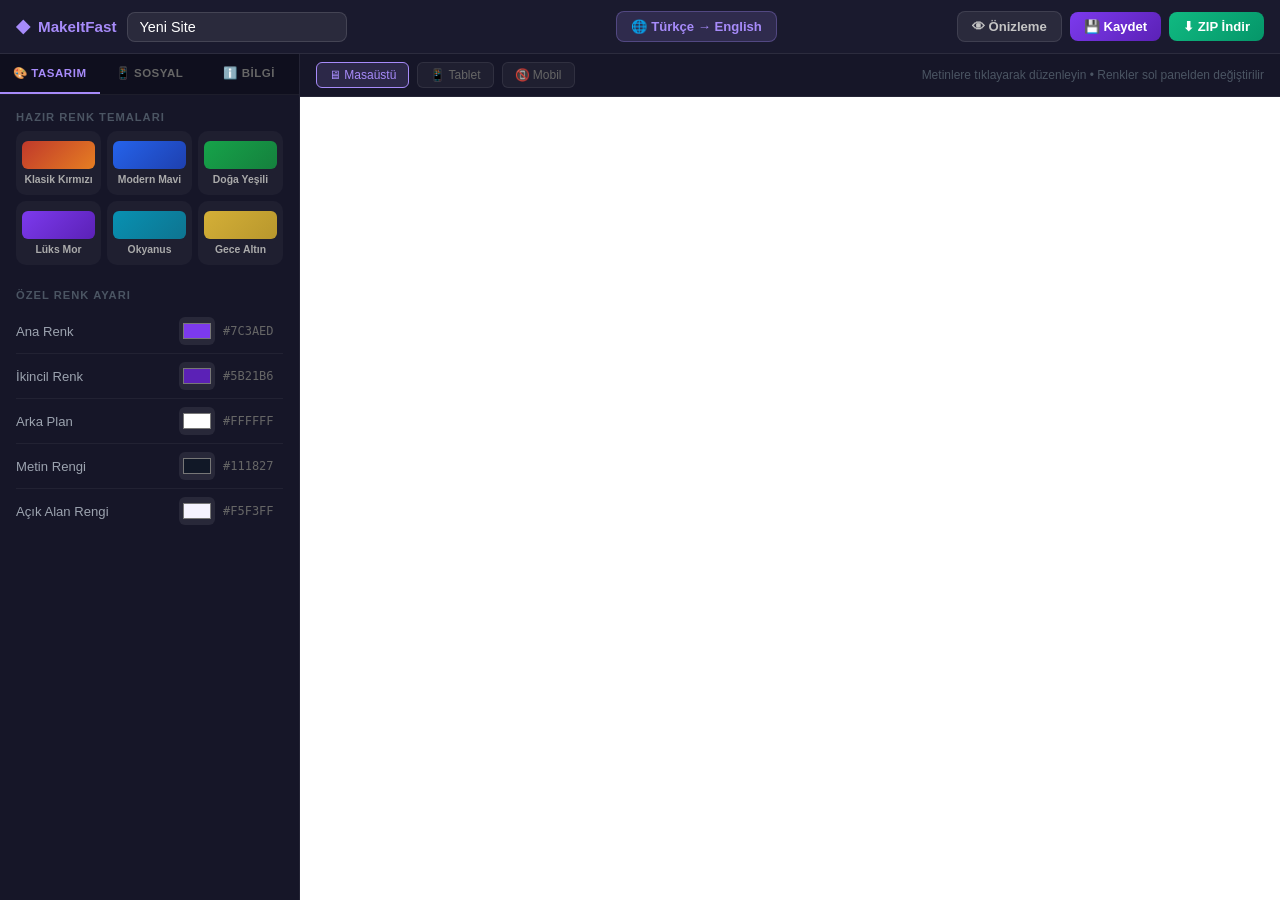
==== editor.html @ 0255619b "Add files via upload" ====
<!DOCTYPE html>
<html lang="tr">
<head>
  <meta charset="UTF-8">
  <meta name="viewport" content="width=device-width, initial-scale=1.0">
  <title>MakeItFast — Site Yapıcı</title>
  <link rel="stylesheet" href="css/editor.css">
  <style id="template-css"></style>
</head>
<body>

  <!-- ═══════════════════════════════════════════════════════
       TOP BAR
  ════════════════════════════════════════════════════════════ -->
  <div class="editor-topbar">
    <div class="topbar-left">
      <a href="index.html" class="topbar-brand">
        <span>◆</span> MakeItFast
      </a>
      <input type="text" id="site-name-input" value="Yeni Site" placeholder="Site adı...">
    </div>

    <div class="topbar-center">
      <button class="tb-btn tb-btn-ghost" id="top-lang-btn" onclick="toggleLanguage()">
        🌐 Türkçe → English
      </button>
      <span id="save-indicator"></span>
    </div>

    <div class="topbar-right">
      <button class="tb-btn tb-btn-ghost" onclick="openPreview()">
        👁 Önizleme
      </button>
      <button class="tb-btn tb-btn-primary" onclick="saveSite()">
        💾 Kaydet
      </button>
      <button class="tb-btn tb-btn-export" onclick="exportSite()">
        ⬇ ZIP İndir
      </button>
    </div>
  </div>

  <!-- ═══════════════════════════════════════════════════════
       BODY
  ════════════════════════════════════════════════════════════ -->
  <div class="editor-body">

    <!-- ─── SIDEBAR ─────────────────────────────────────── -->
    <aside class="editor-sidebar">

      <!-- TABS -->
      <div class="sidebar-tabs">
        <button class="sidebar-tab active" data-tab="design" onclick="switchTab('design')">🎨 Tasarım</button>
        <button class="sidebar-tab" data-tab="social" onclick="switchTab('social')">📱 Sosyal</button>
        <button class="sidebar-tab" data-tab="info" onclick="switchTab('info')">ℹ️ Bilgi</button>
      </div>

      <!-- ─── PANEL: DESIGN ───────────────────────────── -->
      <div class="tab-panel active" id="panel-design">

        <!-- Color Presets -->
        <div>
          <div class="panel-section-title">Hazır Renk Temaları</div>
          <div class="color-presets-grid" id="presets-grid"></div>
        </div>

        <!-- Custom Colors -->
        <div>
          <div class="panel-section-title">Özel Renk Ayarı</div>

          <div class="color-picker-row">
            <span class="color-label">Ana Renk</span>
            <div class="color-input-wrap">
              <input type="color" id="color-primary" value="#7C3AED"
                oninput="onColorChange('primary',this.value);document.querySelector('.hex-primary').textContent=this.value;">
              <span class="color-hex hex-primary">#7C3AED</span>
            </div>
          </div>

          <div class="color-picker-row">
            <span class="color-label">İkincil Renk</span>
            <div class="color-input-wrap">
              <input type="color" id="color-secondary" value="#5B21B6"
                oninput="onColorChange('secondary',this.value);document.querySelector('.hex-secondary').textContent=this.value;">
              <span class="color-hex hex-secondary">#5B21B6</span>
            </div>
          </div>

          <div class="color-picker-row">
            <span class="color-label">Arka Plan</span>
            <div class="color-input-wrap">
              <input type="color" id="color-bg" value="#FFFFFF"
                oninput="onColorChange('bg',this.value);document.querySelector('.hex-bg').textContent=this.value;">
              <span class="color-hex hex-bg">#FFFFFF</span>
            </div>
          </div>

          <div class="color-picker-row">
            <span class="color-label">Metin Rengi</span>
            <div class="color-input-wrap">
              <input type="color" id="color-text" value="#111827"
                oninput="onColorChange('text',this.value);document.querySelector('.hex-text').textContent=this.value;">
              <span class="color-hex hex-text">#111827</span>
            </div>
          </div>

          <div class="color-picker-row">
            <span class="color-label">Açık Alan Rengi</span>
            <div class="color-input-wrap">
              <input type="color" id="color-light" value="#F5F3FF"
                oninput="onColorChange('light',this.value);document.querySelector('.hex-light').textContent=this.value;">
              <span class="color-hex hex-light">#F5F3FF</span>
            </div>
          </div>
        </div>

      </div>

      <!-- ─── PANEL: SOCIAL ───────────────────────────── -->
      <div class="tab-panel" id="panel-social">

        <div>
          <div class="panel-section-title">WhatsApp</div>
          <div class="social-input-group">
            <div class="social-input-row">
              <div class="social-icon-badge sib-wa">wa</div>
              <input class="social-inp" id="social-whatsapp" placeholder="905301234567" type="tel">
            </div>
          </div>
          <div class="info-box" style="margin-top:8px;">
            <strong>Nasıl girilir?</strong>
            Ülke kodu ile birlikte, boşluksuz:<br>
            <code style="color:#A78BFA">905301234567</code>
          </div>
        </div>

        <div>
          <div class="panel-section-title">Sosyal Medya Linkleri</div>
          <div class="social-input-group">
            <div class="social-input-row">
              <div class="social-icon-badge sib-ig">ig</div>
              <input class="social-inp" id="social-instagram" placeholder="@kullaniciadi veya link">
            </div>
            <div class="social-input-row">
              <div class="social-icon-badge sib-fb">fb</div>
              <input class="social-inp" id="social-facebook" placeholder="sayfaadi veya link">
            </div>
            <div class="social-input-row">
              <div class="social-icon-badge sib-tw">tw</div>
              <input class="social-inp" id="social-twitter" placeholder="@kullaniciadi veya link">
            </div>
            <div class="social-input-row">
              <div class="social-icon-badge sib-yt">yt</div>
              <input class="social-inp" id="social-youtube" placeholder="kanal adı veya link">
            </div>
            <div class="social-input-row">
              <div class="social-icon-badge sib-li">in</div>
              <input class="social-inp" id="social-linkedin" placeholder="şirket adı veya link">
            </div>
          </div>
        </div>

        <button class="apply-btn" onclick="updateSocialLinks()">
          ✓ Sosyal Linkleri Uygula
        </button>

      </div>

      <!-- ─── PANEL: INFO ──────────────────────────────── -->
      <div class="tab-panel" id="panel-info">

        <div class="info-box">
          <strong>📝 Metin Düzenleme</strong>
          Sitedeki herhangi bir metne tıklayarak düzenleyebilirsiniz. Düzenleme bitince <strong>Enter</strong> veya dışarıya tıklayın.
        </div>

        <div class="info-box">
          <strong>🌐 TR / EN Dil Desteği</strong>
          Üst barda "Türkçe → English" butonuyla dil geçişi yapabilirsiniz. Her dilde ayrı metin girebilirsiniz.
        </div>

        <div class="info-box">
          <strong>🎨 Renk Teması</strong>
          "Tasarım" sekmesinden hazır temalar veya özel renk seçebilirsiniz. Değişiklikler anlık uygulanır.
        </div>

        <div class="info-box">
          <strong>⬇ ZIP İndir</strong>
          "ZIP İndir" ile <code style="color:#A78BFA">index.html</code>, <code style="color:#A78BFA">css/style.css</code> ve <code style="color:#A78BFA">js/site.js</code> dosyalarını içeren hazır bir klasör iner. Bilgisayarda görmek için <strong>index.html</strong>'e çift tıkla, yayınlamak için tüm dosyaları hostinge yükle.
        </div>

        <div class="info-box">
          <strong>💾 Kayıt Sistemi</strong>
          Değişiklikler 3 saniye sonra otomatik kaydedilir. "Kaydet" butonu ile de manuel kaydedebilirsiniz. Tüm siteler tarayıcıda saklanır.
        </div>

        <div class="info-box">
          <strong>📐 Ekran Boyutu</strong>
          Üstteki seçeneklerle masaüstü / tablet / mobil görünümünü önizleyebilirsiniz.
        </div>

      </div>

    </aside>

    <!-- ─── CANVAS AREA ──────────────────────────────────── -->
    <div class="editor-canvas-wrap">

      <!-- Canvas Toolbar -->
      <div class="canvas-toolbar">
        <button class="canvas-size-btn active" onclick="setCanvasSize('desktop',this)">🖥 Masaüstü</button>
        <button class="canvas-size-btn" onclick="setCanvasSize('tablet',this)">📱 Tablet</button>
        <button class="canvas-size-btn" onclick="setCanvasSize('mobile',this)">📵 Mobil</button>
        <span class="canvas-hint">Metinlere tıklayarak düzenleyin • Renkler sol panelden değiştirilir</span>
      </div>

      <!-- Scrollable Canvas -->
      <div id="canvas-scroll">
        <div id="canvas" class="size-desktop"></div>
      </div>

    </div>

  </div>

  <!-- ─── TOAST ──────────────────────────────────────────── -->
  <div id="toast"></div>

  <!-- ─── SCRIPTS ────────────────────────────────────────── -->
  <script src="js/zip.js"></script>
  <script src="js/templates.js"></script>
  <script src="js/editor.js"></script>
  <script>
    // Canvas size toggle
    function setCanvasSize(size, btn) {
      document.querySelectorAll('.canvas-size-btn').forEach(b => b.classList.remove('active'));
      btn.classList.add('active');
      const canvas = document.getElementById('canvas');
      canvas.className = 'size-' + size;
    }

    // Render color presets
    (function renderPresets() {
      const grid = document.getElementById('presets-grid');
      if (!grid) return;
      COLOR_PRESETS.forEach(preset => {
        const btn = document.createElement('button');
        btn.className = 'preset-btn';
        btn.title = preset.name;
        btn.innerHTML = `<div class="swatch" style="background:linear-gradient(135deg,${preset.colors.primary},${preset.colors.secondary})"></div>${preset.name}`;
        btn.onclick = () => {
          applyColors(preset.colors);
          updateColorInputs(preset.colors);
          // Update hex labels
          Object.entries(preset.colors).forEach(([k,v]) => {
            const el = document.querySelector('.hex-' + k);
            if (el) el.textContent = v;
          });
          showToast('🎨 Tema uygulandı: ' + preset.name, 'success');
        };
        grid.appendChild(btn);
      });
    })();
  </script>

</body>
</html>
---- css/editor.css ----
/* ============================================================
   EDITOR.CSS — Editör arayüzü stilleri
   ============================================================ */

*, *::before, *::after { box-sizing: border-box; margin: 0; padding: 0; }
html, body { height: 100%; overflow: hidden; font-family: -apple-system, BlinkMacSystemFont, 'Segoe UI', Roboto, Arial, sans-serif; background: #0F0F0F; }

/* ─── TOP BAR ──────────────────────────────────────────────── */
.editor-topbar {
  display: flex;
  align-items: center;
  justify-content: space-between;
  height: 54px;
  background: #1A1A2E;
  border-bottom: 1px solid rgba(255,255,255,.08);
  padding: 0 16px;
  flex-shrink: 0;
  gap: 12px;
  z-index: 1000;
  position: relative;
}

.topbar-left {
  display: flex;
  align-items: center;
  gap: 10px;
  flex: 1;
  min-width: 0;
}

.topbar-brand {
  display: flex;
  align-items: center;
  gap: 8px;
  color: #A78BFA;
  font-weight: 800;
  font-size: .95rem;
  white-space: nowrap;
  text-decoration: none;
}

.topbar-brand span { font-size: 1.1rem; }

#site-name-input {
  background: rgba(255,255,255,.07);
  border: 1px solid rgba(255,255,255,.12);
  color: #fff;
  padding: 6px 12px;
  border-radius: 8px;
  font-size: .9rem;
  width: 220px;
  outline: none;
  transition: border-color .2s;
}

#site-name-input:focus { border-color: #A78BFA; }

.topbar-center {
  display: flex;
  align-items: center;
  gap: 8px;
}

.topbar-right {
  display: flex;
  align-items: center;
  gap: 8px;
}

#save-indicator {
  font-size: .75rem;
  color: #6B7280;
  white-space: nowrap;
  min-width: 160px;
  text-align: right;
}

/* Buttons */
.tb-btn {
  display: flex;
  align-items: center;
  gap: 6px;
  padding: 7px 14px;
  border-radius: 8px;
  font-size: .82rem;
  font-weight: 600;
  cursor: pointer;
  border: none;
  transition: all .2s;
  white-space: nowrap;
}

.tb-btn-ghost {
  background: rgba(255,255,255,.07);
  color: #C4C4C4;
  border: 1px solid rgba(255,255,255,.1);
}

.tb-btn-ghost:hover { background: rgba(255,255,255,.13); color: #fff; }

.tb-btn-primary {
  background: linear-gradient(135deg, #7C3AED, #5B21B6);
  color: #fff;
}

.tb-btn-primary:hover { opacity: .88; transform: translateY(-1px); }

.tb-btn-export {
  background: linear-gradient(135deg, #10B981, #059669);
  color: #fff;
}

.tb-btn-export:hover { opacity: .88; transform: translateY(-1px); }

/* ─── LAYOUT ────────────────────────────────────────────────── */
.editor-body {
  display: flex;
  height: calc(100vh - 54px);
  overflow: hidden;
}

/* ─── SIDEBAR ───────────────────────────────────────────────── */
.editor-sidebar {
  width: 300px;
  flex-shrink: 0;
  background: #161628;
  border-right: 1px solid rgba(255,255,255,.06);
  display: flex;
  flex-direction: column;
  overflow: hidden;
}

.sidebar-tabs {
  display: flex;
  background: #0F0F1E;
  border-bottom: 1px solid rgba(255,255,255,.06);
  flex-shrink: 0;
}

.sidebar-tab {
  flex: 1;
  padding: 12px 4px;
  background: none;
  border: none;
  color: #666;
  font-size: .72rem;
  font-weight: 600;
  cursor: pointer;
  text-transform: uppercase;
  letter-spacing: .5px;
  transition: all .2s;
  border-bottom: 2px solid transparent;
}

.sidebar-tab:hover { color: #aaa; }
.sidebar-tab.active { color: #A78BFA; border-bottom-color: #A78BFA; }

.tab-panel {
  display: none;
  flex-direction: column;
  overflow-y: auto;
  flex: 1;
  padding: 16px;
  gap: 20px;
}

.tab-panel.active { display: flex; }

/* Scrollbar */
.tab-panel::-webkit-scrollbar { width: 4px; }
.tab-panel::-webkit-scrollbar-track { background: transparent; }
.tab-panel::-webkit-scrollbar-thumb { background: rgba(255,255,255,.1); border-radius: 4px; }

/* Section title inside sidebar */
.panel-section-title {
  font-size: .7rem;
  font-weight: 700;
  text-transform: uppercase;
  letter-spacing: 1px;
  color: #4B5563;
  margin-bottom: 8px;
}

/* ─── COLOR PRESETS ─────────────────────────────────────────── */
.color-presets-grid {
  display: grid;
  grid-template-columns: repeat(3, 1fr);
  gap: 6px;
  margin-bottom: 4px;
}

.preset-btn {
  border: 2px solid transparent;
  border-radius: 10px;
  padding: 8px 4px;
  cursor: pointer;
  text-align: center;
  font-size: .65rem;
  font-weight: 600;
  transition: all .2s;
  background: rgba(255,255,255,.04);
  color: #aaa;
}

.preset-btn:hover { border-color: #A78BFA; color: #fff; }
.preset-btn .swatch { height: 28px; border-radius: 6px; margin-bottom: 5px; }

/* ─── COLOR PICKERS ─────────────────────────────────────────── */
.color-picker-row {
  display: flex;
  align-items: center;
  justify-content: space-between;
  padding: 8px 0;
  border-bottom: 1px solid rgba(255,255,255,.05);
}

.color-picker-row:last-child { border: none; }

.color-label {
  font-size: .82rem;
  color: #9CA3AF;
}

.color-input-wrap {
  display: flex;
  align-items: center;
  gap: 8px;
}

.color-input-wrap input[type="color"] {
  width: 36px;
  height: 28px;
  border: none;
  border-radius: 6px;
  cursor: pointer;
  padding: 2px;
  background: rgba(255,255,255,.08);
}

.color-hex {
  font-size: .75rem;
  color: #666;
  font-family: monospace;
  width: 60px;
}

/* ─── SOCIAL INPUTS ─────────────────────────────────────────── */
.social-input-group {
  display: flex;
  flex-direction: column;
  gap: 10px;
}

.social-input-row {
  display: flex;
  align-items: center;
  gap: 8px;
}

.social-icon-badge {
  width: 32px;
  height: 32px;
  border-radius: 8px;
  display: flex;
  align-items: center;
  justify-content: center;
  font-size: .7rem;
  font-weight: 900;
  color: #fff;
  flex-shrink: 0;
  text-transform: uppercase;
}

.sib-wa { background: #25D366; }
.sib-ig { background: linear-gradient(45deg, #f09433, #dc2743, #bc1888); }
.sib-fb { background: #1877F2; }
.sib-tw { background: #1DA1F2; }
.sib-yt { background: #FF0000; }
.sib-li { background: #0A66C2; }

.social-inp {
  flex: 1;
  background: rgba(255,255,255,.06);
  border: 1px solid rgba(255,255,255,.1);
  color: #fff;
  padding: 7px 10px;
  border-radius: 8px;
  font-size: .8rem;
  outline: none;
  transition: border-color .2s;
}

.social-inp:focus { border-color: #A78BFA; }
.social-inp::placeholder { color: #444; }

/* ─── APPLY BTN ─────────────────────────────────────────────── */
.apply-btn {
  width: 100%;
  padding: 10px;
  background: linear-gradient(135deg, #7C3AED, #5B21B6);
  color: #fff;
  border: none;
  border-radius: 10px;
  font-size: .85rem;
  font-weight: 700;
  cursor: pointer;
  transition: all .2s;
}

.apply-btn:hover { opacity: .88; transform: translateY(-1px); }

/* ─── CANVAS ────────────────────────────────────────────────── */
.editor-canvas-wrap {
  flex: 1;
  overflow: hidden;
  display: flex;
  flex-direction: column;
  background: #0A0A14;
}

.canvas-toolbar {
  display: flex;
  align-items: center;
  gap: 8px;
  padding: 8px 16px;
  background: #161628;
  border-bottom: 1px solid rgba(255,255,255,.06);
  flex-shrink: 0;
}

.canvas-hint {
  font-size: .75rem;
  color: #4B5563;
  margin-left: auto;
}

.canvas-size-btn {
  padding: 5px 12px;
  border-radius: 6px;
  border: 1px solid rgba(255,255,255,.08);
  background: rgba(255,255,255,.04);
  color: #666;
  font-size: .75rem;
  cursor: pointer;
  transition: all .2s;
}

.canvas-size-btn.active, .canvas-size-btn:hover {
  background: rgba(167,139,250,.15);
  border-color: #A78BFA;
  color: #A78BFA;
}

#canvas-scroll {
  flex: 1;
  overflow-y: auto;
  overflow-x: auto;
}

#canvas-scroll::-webkit-scrollbar { width: 6px; height: 6px; }
#canvas-scroll::-webkit-scrollbar-track { background: #0A0A14; }
#canvas-scroll::-webkit-scrollbar-thumb { background: rgba(255,255,255,.1); border-radius: 4px; }

#canvas {
  min-height: 100%;
  background: #fff;
  margin: 0 auto;
  transition: width .3s;
  container-type: inline-size;
}

#canvas.size-desktop { width: 100%; }
#canvas.size-tablet { width: 768px; }
#canvas.size-mobile { width: 390px; }

/* ─── TOAST ─────────────────────────────────────────────────── */
#toast {
  position: fixed;
  bottom: 30px;
  left: 50%;
  transform: translateX(-50%) translateY(80px);
  background: #1F2937;
  color: #fff;
  padding: 12px 24px;
  border-radius: 30px;
  font-size: .88rem;
  font-weight: 600;
  box-shadow: 0 8px 32px rgba(0,0,0,.4);
  transition: all .3s;
  z-index: 9999;
  opacity: 0;
  white-space: nowrap;
}

#toast.toast-show {
  transform: translateX(-50%) translateY(0);
  opacity: 1;
}

#toast.toast-success { background: #059669; }
#toast.toast-error { background: #DC2626; }

/* ─── LANG BTN TOP ──────────────────────────────────────────── */
#top-lang-btn {
  background: rgba(167,139,250,.15);
  border: 1px solid rgba(167,139,250,.3);
  color: #A78BFA;
}

#top-lang-btn:hover {
  background: rgba(167,139,250,.25);
}

/* ─── INFO BOX ──────────────────────────────────────────────── */
.info-box {
  background: rgba(167,139,250,.08);
  border: 1px solid rgba(167,139,250,.15);
  border-radius: 10px;
  padding: 12px;
  font-size: .78rem;
  color: #9CA3AF;
  line-height: 1.6;
}

.info-box strong { color: #A78BFA; display: block; margin-bottom: 4px; }
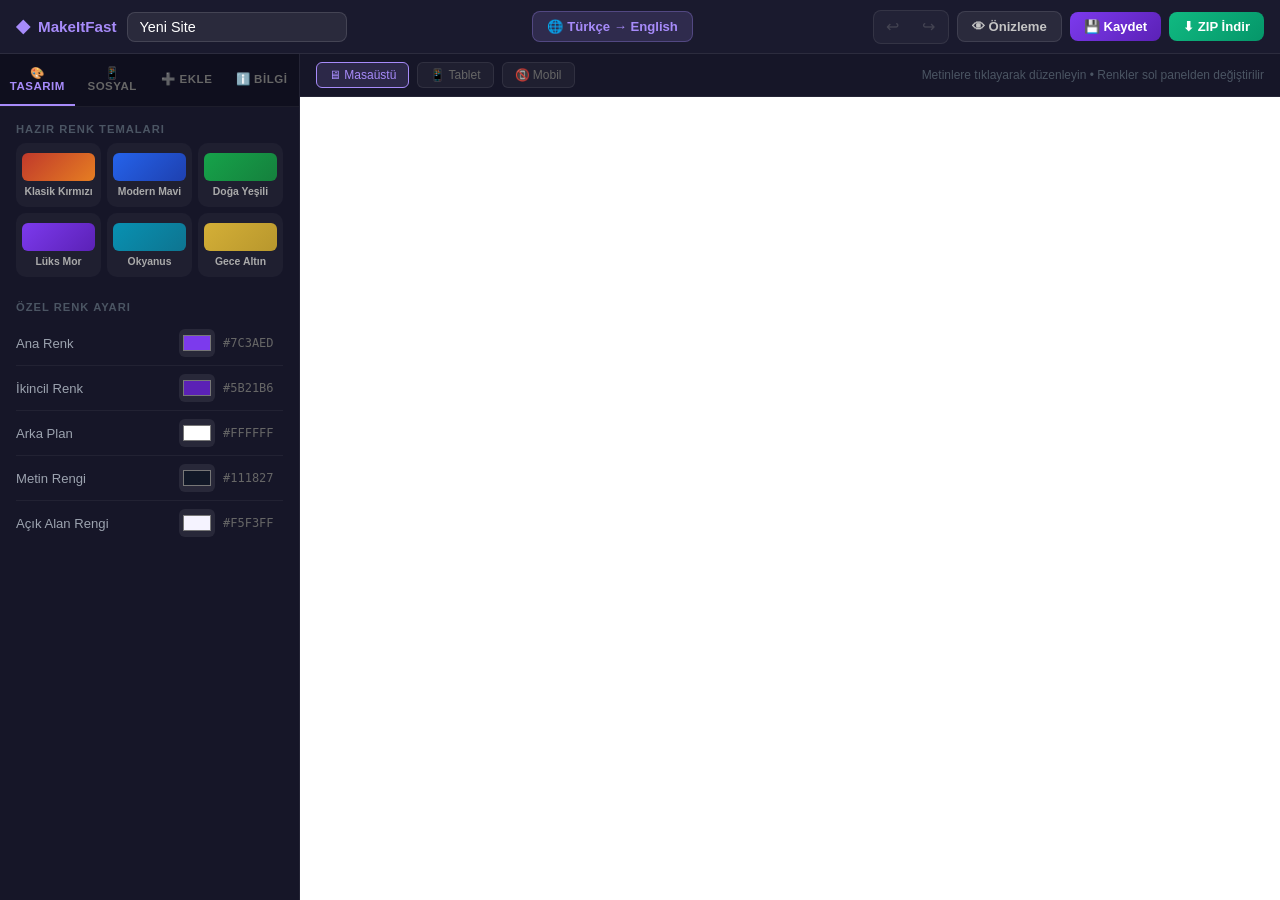
==== commit f8f2476a: "Add files via upload" ====
--- a/editor.html
+++ b/editor.html
@@ -14,6 +14,7 @@
   ════════════════════════════════════════════════════════════ -->
   <div class="editor-topbar">
     <div class="topbar-left">
+      <button class="sidebar-toggle-btn" onclick="toggleMobileSidebar()" title="Paneli aç/kapat">☰</button>
       <a href="index.html" class="topbar-brand">
         <span>◆</span> MakeItFast
       </a>
@@ -28,6 +29,10 @@
     </div>
 
     <div class="topbar-right">
+      <div class="undo-redo-group">
+        <button class="undo-redo-btn" id="undo-btn" onclick="undoHistory()" title="Geri Al (Ctrl+Z)" disabled>↩</button>
+        <button class="undo-redo-btn" id="redo-btn" onclick="redoHistory()" title="İleri Al (Ctrl+Y)" disabled>↪</button>
+      </div>
       <button class="tb-btn tb-btn-ghost" onclick="openPreview()">
         👁 Önizleme
       </button>
@@ -48,10 +53,19 @@
     <!-- ─── SIDEBAR ─────────────────────────────────────── -->
     <aside class="editor-sidebar">
 
+      <!-- Mobilde kapat + dil -->
+      <div class="sidebar-close-row">
+        <button class="sidebar-close-btn" onclick="closeMobileSidebar()">✕</button>
+      </div>
+      <div class="sidebar-lang-row">
+        <button class="sidebar-lang-btn" id="sb-lang-btn" onclick="toggleLanguage()">🌐 Türkçe → English</button>
+      </div>
+
       <!-- TABS -->
       <div class="sidebar-tabs">
         <button class="sidebar-tab active" data-tab="design" onclick="switchTab('design')">🎨 Tasarım</button>
         <button class="sidebar-tab" data-tab="social" onclick="switchTab('social')">📱 Sosyal</button>
+        <button class="sidebar-tab" data-tab="ekle" onclick="switchTab('ekle')">➕ Ekle</button>
         <button class="sidebar-tab" data-tab="info" onclick="switchTab('info')">ℹ️ Bilgi</button>
       </div>
 
@@ -163,6 +177,55 @@
         <button class="apply-btn" onclick="updateSocialLinks()">
           ✓ Sosyal Linkleri Uygula
         </button>
+
+      </div>
+
+      <!-- ─── PANEL: EKLE ───────────────────────────────── -->
+      <div class="tab-panel" id="panel-ekle">
+
+        <div>
+          <div class="panel-section-title">Öğe Ekle</div>
+          <div style="display:flex;flex-direction:column;gap:8px;">
+            <div class="add-elem-card" onclick="addCustomCard()">
+              <div class="add-elem-icon">🃏</div>
+              <div class="add-elem-text">
+                <strong>Kart Ekle</strong>
+                <span>Başlık, metin ve buton içeren kart</span>
+              </div>
+            </div>
+            <div class="add-elem-card" onclick="addCustomButton()">
+              <div class="add-elem-icon">🔘</div>
+              <div class="add-elem-text">
+                <strong>Buton Ekle</strong>
+                <span>Tıklanabilir aksiyon butonu</span>
+              </div>
+            </div>
+          </div>
+        </div>
+
+        <div>
+          <div class="panel-section-title">S.S.S. Bölümü</div>
+          <div class="faq-toggle-row">
+            <span>Sık Sorulan Sorular</span>
+            <button class="faq-on-btn" id="faq-toggle-btn" onclick="toggleFAQ()">+ Ekle</button>
+          </div>
+          <div class="info-box" style="margin-top:8px;">
+            <strong>Nasıl çalışır?</strong>
+            Footer'ın üstüne SSS bölümü eklenir. Sorular ve cevaplar doğrudan tıklayarak düzenlenir. Yeni soru eklenebilir.
+          </div>
+        </div>
+
+        <div>
+          <div class="panel-section-title">İpuçları</div>
+          <div class="info-box">
+            <strong>⠿ Bölüm Taşıma</strong>
+            Sayfadaki bölümlerin üzerine gelince çıkan <strong>"Taşı"</strong> butonunu sürükleyerek sıralarını değiştirin.
+          </div>
+          <div class="info-box" style="margin-top:8px;">
+            <strong>✕ Öğe Silme</strong>
+            Eklenen kartların ve butonların üzerine gelince <strong>Sil</strong> butonu çıkar.
+          </div>
+        </div>
 
       </div>
 
@@ -225,6 +288,9 @@
 
   <!-- ─── TOAST ──────────────────────────────────────────── -->
   <div id="toast"></div>
+
+  <!-- ─── SİDEBAR BACKDROP (mobil) ─────────────────────── -->
+  <div id="sidebar-backdrop" onclick="closeMobileSidebar()"></div>
 
   <!-- ─── SCRIPTS ────────────────────────────────────────── -->
   <script src="js/zip.js"></script>
--- a/css/editor.css
+++ b/css/editor.css
@@ -111,6 +111,50 @@
 }
 
 .tb-btn-export:hover { opacity: .88; transform: translateY(-1px); }
+
+.undo-redo-group {
+  display: flex;
+  flex-direction: row;
+  align-items: center;
+  gap: 2px;
+  background: rgba(255,255,255,.04);
+  border: 1px solid rgba(255,255,255,.08);
+  border-radius: 8px;
+  padding: 2px;
+  flex-shrink: 0;
+}
+
+.undo-redo-btn {
+  display: inline-flex;
+  align-items: center;
+  justify-content: center;
+  font-size: 1rem;
+  padding: 4px 10px;
+  min-width: 34px;
+  height: 28px;
+  border-radius: 6px;
+  border: none;
+  background: transparent;
+  color: #999;
+  cursor: pointer;
+  transition: background .15s, color .15s;
+  line-height: 1;
+}
+
+.undo-redo-btn:hover:not(:disabled) {
+  background: rgba(167,139,250,.2);
+  color: #A78BFA;
+}
+
+.undo-redo-btn:disabled {
+  opacity: .28;
+  cursor: not-allowed;
+}
+
+/* topbar-center flex sırası garantisi */
+.topbar-center {
+  flex-shrink: 0;
+}
 
 /* ─── LAYOUT ────────────────────────────────────────────────── */
 .editor-body {
@@ -423,3 +467,319 @@
 }
 
 .info-box strong { color: #A78BFA; display: block; margin-bottom: 4px; }
+
+/* ─── MOBİL TOPBAR ──────────────────────────────────────────── */
+.sidebar-toggle-btn {
+  display: none;
+  background: rgba(255,255,255,.07);
+  border: 1px solid rgba(255,255,255,.12);
+  color: #C4C4C4;
+  padding: 6px 10px;
+  border-radius: 8px;
+  font-size: 1.1rem;
+  cursor: pointer;
+  line-height: 1;
+  flex-shrink: 0;
+}
+.sidebar-toggle-btn:hover { background: rgba(255,255,255,.14); color: #fff; }
+
+@media (max-width: 900px) {
+  .sidebar-toggle-btn { display: flex; align-items: center; }
+  #site-name-input { width: 100px; font-size: .78rem; padding: 5px 8px; }
+  .topbar-center { display: none; }
+  .tb-btn { padding: 5px 8px; font-size: .7rem; gap: 3px; }
+  #save-indicator { display: none; }
+
+  .editor-sidebar {
+    position: fixed;
+    left: -310px;
+    top: 54px;
+    height: calc(100vh - 54px);
+    z-index: 900;
+    transition: left .25s ease;
+    box-shadow: 6px 0 32px rgba(0,0,0,.6);
+  }
+  .editor-sidebar.mobile-open { left: 0; }
+}
+
+/* ─── SİDEBAR BACKDROP ──────────────────────────────────────── */
+#sidebar-backdrop {
+  display: none;
+  position: fixed;
+  inset: 0;
+  top: 54px;
+  background: rgba(0,0,0,.55);
+  z-index: 899;
+  cursor: pointer;
+}
+#sidebar-backdrop.visible { display: block; }
+
+.sidebar-close-row {
+  display: none;
+  padding: 8px 12px 0;
+  justify-content: flex-end;
+}
+@media (max-width: 900px) { .sidebar-close-row { display: flex; } }
+
+.sidebar-close-btn {
+  background: rgba(255,255,255,.08);
+  border: 1px solid rgba(255,255,255,.1);
+  color: #aaa;
+  width: 28px; height: 28px;
+  border-radius: 50%;
+  font-size: 1rem;
+  cursor: pointer;
+  display: flex; align-items: center; justify-content: center;
+}
+.sidebar-close-btn:hover { background: rgba(255,255,255,.18); color: #fff; }
+
+/* ─── SİDEBAR DİL BUTONU (MOBİL) ───────────────────────────── */
+.sidebar-lang-row {
+  padding: 8px 12px;
+  border-bottom: 1px solid rgba(255,255,255,.05);
+  display: none;
+}
+@media (max-width: 900px) { .sidebar-lang-row { display: block; } }
+.sidebar-lang-btn {
+  width: 100%;
+  padding: 7px;
+  background: rgba(167,139,250,.12);
+  border: 1px solid rgba(167,139,250,.25);
+  color: #A78BFA;
+  border-radius: 8px;
+  font-size: .8rem;
+  font-weight: 600;
+  cursor: pointer;
+}
+.sidebar-lang-btn:hover { background: rgba(167,139,250,.22); }
+
+/* ─── BÖLÜM DRAG HANDLE ─────────────────────────────────────── */
+.drag-handle {
+  position: absolute;
+  top: 10px;
+  right: 10px;
+  background: rgba(0,0,0,.65);
+  color: rgba(255,255,255,.85);
+  border: 1px solid rgba(255,255,255,.18);
+  border-radius: 8px;
+  padding: 5px 10px;
+  font-size: .68rem;
+  font-weight: 700;
+  letter-spacing: .5px;
+  cursor: grab;
+  display: none;
+  align-items: center;
+  gap: 5px;
+  z-index: 50;
+  user-select: none;
+  backdrop-filter: blur(4px);
+}
+.drag-handle:hover  { background: rgba(124,58,237,.75); border-color: #A78BFA; color: #fff; }
+.drag-handle:active { cursor: grabbing; background: #7C3AED; }
+#canvas section:hover > .drag-handle { display: flex; }
+#canvas section { position: relative; }
+
+/* Element sürükleme imleci */
+#canvas .editable:not([contenteditable="true"]):hover { cursor: grab; }
+#canvas a:hover { cursor: grab; }
+
+/* ─── ÖZEL BÖLÜM (Kart/Buton) ──────────────────────────────── */
+.custom-section {
+  padding: clamp(48px,7vw,88px) 0;
+  background: var(--bg, #fff);
+  position: relative;
+}
+.custom-section-con {
+  max-width: 1200px;
+  margin: 0 auto;
+  padding: 0 clamp(16px,4vw,32px);
+}
+.custom-items-grid {
+  display: grid;
+  grid-template-columns: repeat(auto-fill, minmax(260px, 1fr));
+  gap: 20px;
+  align-items: start;
+  max-width: 1200px;
+  margin: 0 auto;
+  padding: 0 clamp(16px,4vw,32px);
+}
+@container(max-width:600px) { .custom-items-grid { grid-template-columns: 1fr; } }
+
+/* Kart */
+.custom-card {
+  background: var(--light, #f5f3ff);
+  border: 1px solid rgba(0,0,0,.07);
+  border-radius: 16px;
+  padding: 26px 22px 22px;
+  position: relative;
+  box-shadow: 0 2px 14px rgba(0,0,0,.05);
+}
+.custom-card h3 {
+  font-size: 1.1rem; font-weight: 700;
+  color: var(--text, #111); margin-bottom: 10px;
+}
+.custom-card p {
+  font-size: .9rem; color: #666;
+  line-height: 1.65; margin-bottom: 18px;
+}
+.custom-card-btn {
+  display: inline-flex; align-items: center;
+  padding: 8px 20px;
+  background: var(--primary, #7C3AED); color: #fff;
+  border-radius: 30px; font-size: .85rem; font-weight: 600;
+  text-decoration: none; transition: opacity .2s;
+}
+.custom-card-btn:hover { opacity: .85; }
+
+/* Buton */
+.custom-btn-wrap {
+  display: flex; justify-content: center;
+  position: relative; padding: 8px 0;
+}
+.custom-standalone-btn {
+  display: inline-flex; align-items: center;
+  padding: 14px 36px;
+  background: var(--primary, #7C3AED); color: #fff;
+  border-radius: 50px; font-size: 1rem; font-weight: 700;
+  text-decoration: none; transition: all .2s;
+  box-shadow: 0 4px 18px rgba(0,0,0,.15);
+}
+.custom-standalone-btn:hover { opacity: .88; transform: translateY(-2px); }
+
+/* Öğe kontrol butonları (yalnızca editörde) */
+.item-controls {
+  position: absolute;
+  top: -10px; right: 6px;
+  display: flex; gap: 4px;
+  opacity: 0; transition: opacity .2s; z-index: 20;
+}
+.custom-card:hover .item-controls,
+.custom-btn-wrap:hover .item-controls { opacity: 1; }
+.ic-btn {
+  background: #1A1A2E; border: 1px solid rgba(255,255,255,.2);
+  color: #ddd; padding: 3px 8px; border-radius: 6px;
+  font-size: .68rem; cursor: pointer; white-space: nowrap;
+}
+.ic-btn:hover { background: #A78BFA; border-color: #A78BFA; color: #fff; }
+.ic-btn.del { background: #7f1d1d; border-color: #DC2626; }
+.ic-btn.del:hover { background: #DC2626; }
+
+/* ─── S.S.S. BÖLÜMÜ ─────────────────────────────────────────── */
+.faq-section {
+  padding: clamp(60px,8vw,100px) 0;
+  background: var(--light, #F5F3FF);
+  position: relative;
+}
+.faq-con {
+  max-width: 820px;
+  margin: 0 auto;
+  padding: 0 clamp(16px,4vw,32px);
+}
+.faq-sec-title {
+  text-align: center;
+  font-size: clamp(1.6rem,4vw,2.4rem);
+  font-weight: 900;
+  color: var(--text, #111);
+  margin-bottom: clamp(28px,5vw,50px);
+}
+.faq-list { display: flex; flex-direction: column; gap: 10px; }
+.faq-item {
+  background: var(--bg, #fff);
+  border-radius: 14px;
+  overflow: hidden;
+  box-shadow: 0 2px 10px rgba(0,0,0,.05);
+}
+.faq-q {
+  padding: 18px 22px;
+  font-weight: 700; font-size: .97rem;
+  color: var(--text, #111);
+  cursor: pointer;
+  display: flex; justify-content: space-between; align-items: center; gap: 12px;
+  user-select: none;
+}
+.faq-q::after { content: '+'; font-size: 1.3rem; color: var(--primary, #7C3AED); flex-shrink: 0; transition: transform .2s; }
+.faq-item.open .faq-q::after { content: '−'; }
+.faq-a {
+  padding: 0 22px;
+  max-height: 0; overflow: hidden;
+  transition: max-height .32s ease, padding .32s;
+  font-size: .93rem; color: #666; line-height: 1.72;
+}
+.faq-item.open .faq-a { max-height: 300px; padding: 0 22px 18px; }
+.faq-editor-btns {
+  display: flex; gap: 8px; justify-content: center;
+  margin-top: 22px; flex-wrap: wrap;
+}
+.faq-remove-btn {
+  position: absolute; top: 14px; right: 14px;
+  background: rgba(127,29,29,.7); border: 1px solid #DC2626;
+  color: #fff; padding: 5px 12px; border-radius: 8px;
+  font-size: .72rem; cursor: pointer; display: none;
+}
+#canvas .faq-section:hover .faq-remove-btn { display: block; }
+
+/* ─── EKLE PANELİ ───────────────────────────────────────────── */
+.add-elem-card {
+  background: rgba(255,255,255,.04);
+  border: 1px solid rgba(255,255,255,.08);
+  border-radius: 12px; padding: 14px 14px;
+  cursor: pointer; transition: all .2s;
+  display: flex; align-items: center; gap: 12px;
+}
+.add-elem-card:hover { background: rgba(167,139,250,.12); border-color: #A78BFA; }
+.add-elem-icon { font-size: 1.8rem; flex-shrink: 0; }
+.add-elem-text strong { display: block; color: #ddd; font-size: .85rem; margin-bottom: 2px; }
+.add-elem-text span   { color: #555; font-size: .75rem; }
+.faq-toggle-row {
+  background: rgba(255,255,255,.04);
+  border: 1px solid rgba(255,255,255,.08);
+  border-radius: 12px; padding: 14px 16px;
+  display: flex; align-items: center; justify-content: space-between; gap: 10px;
+}
+.faq-toggle-row span { color: #9CA3AF; font-size: .85rem; }
+.faq-on-btn {
+  padding: 6px 16px;
+  background: linear-gradient(135deg, #10B981, #059669);
+  color: #fff; border: none; border-radius: 20px;
+  font-size: .78rem; font-weight: 700; cursor: pointer;
+  white-space: nowrap;
+}
+.faq-on-btn.removing { background: linear-gradient(135deg, #DC2626, #b91c1c); }
+
+/* ─── ÖZEL BÖLÜM BAŞLIĞI ────────────────────────────────────── */
+.custom-section-title {
+  text-align: center;
+  font-size: clamp(1.5rem, 4vw, 2.2rem);
+  font-weight: 900;
+  color: var(--text, #111);
+  margin: 0 auto clamp(28px,4vw,48px);
+  max-width: 1200px;
+  padding: 0 clamp(16px,4vw,32px);
+}
+
+/* Kart içi elemanlar */
+.custom-card-icon  { font-size: 2.2rem; margin-bottom: 12px; }
+.custom-card-title { font-size: 1.08rem; font-weight: 700; color: var(--text,#111); margin-bottom: 8px; }
+.custom-card-body  { font-size: .88rem; color: #666; line-height: 1.65; margin-bottom: 18px; }
+
+/* SSS başlığı */
+.faq-heading {
+  text-align: center;
+  font-size: clamp(1.6rem, 4vw, 2.4rem);
+  font-weight: 900;
+  color: var(--text, #111);
+  margin-bottom: clamp(28px,5vw,50px);
+}
+
+/* SSS soru ekle butonu */
+.faq-add-btn {
+  padding: 8px 22px;
+  background: rgba(167,139,250,.15);
+  border: 1px solid rgba(167,139,250,.35);
+  color: #A78BFA;
+  border-radius: 20px;
+  font-size: .8rem;
+  font-weight: 700;
+  cursor: pointer;
+}
+.faq-add-btn:hover { background: rgba(167,139,250,.28); }
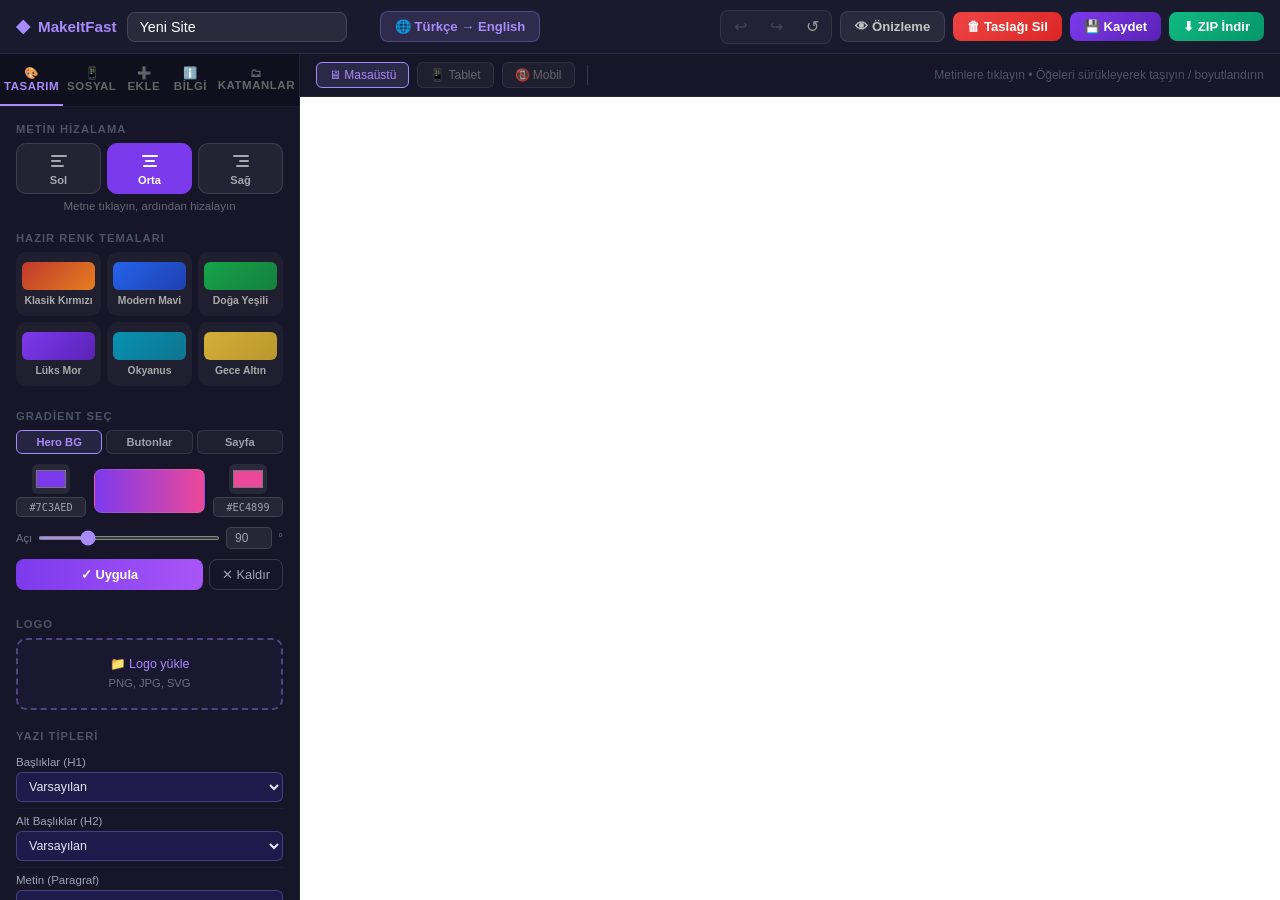
==== commit 4e8ed11f: "Add files via upload" ====
--- a/editor.html
+++ b/editor.html
@@ -32,14 +32,18 @@
       <div class="undo-redo-group">
         <button class="undo-redo-btn" id="undo-btn" onclick="undoHistory()" title="Geri Al (Ctrl+Z)" disabled>↩</button>
         <button class="undo-redo-btn" id="redo-btn" onclick="redoHistory()" title="İleri Al (Ctrl+Y)" disabled>↪</button>
-      </div>
-      <button class="tb-btn tb-btn-ghost" onclick="openPreview()">
+        <button class="undo-redo-btn" id="reset-btn" onclick="resetToOriginal()" title="Tüm değişiklikleri geri al — ilk hale getir">↺</button>
+      </div>
+      <button class="tb-btn tb-btn-ghost" onclick="openPreview()" data-tr="👁 Önizleme" data-en="👁 Preview">
         👁 Önizleme
       </button>
-      <button class="tb-btn tb-btn-primary" onclick="saveSite()">
+      <button class="tb-btn tb-btn-danger" onclick="deleteDraft()" data-tr="🗑 Taslağı Sil" data-en="🗑 Delete Draft">
+        🗑 Taslağı Sil
+      </button>
+      <button class="tb-btn tb-btn-primary" onclick="saveSite()" data-tr="💾 Kaydet" data-en="💾 Save">
         💾 Kaydet
       </button>
-      <button class="tb-btn tb-btn-export" onclick="exportSite()">
+      <button class="tb-btn tb-btn-export" onclick="exportSite()" data-tr="⬇ ZIP İndir" data-en="⬇ ZIP Download">
         ⬇ ZIP İndir
       </button>
     </div>
@@ -63,27 +67,142 @@
 
       <!-- TABS -->
       <div class="sidebar-tabs">
-        <button class="sidebar-tab active" data-tab="design" onclick="switchTab('design')">🎨 Tasarım</button>
-        <button class="sidebar-tab" data-tab="social" onclick="switchTab('social')">📱 Sosyal</button>
-        <button class="sidebar-tab" data-tab="ekle" onclick="switchTab('ekle')">➕ Ekle</button>
-        <button class="sidebar-tab" data-tab="info" onclick="switchTab('info')">ℹ️ Bilgi</button>
+        <button class="sidebar-tab active" data-tab="design" onclick="switchTab('design')" data-tr="🎨 Tasarım" data-en="🎨 Design">🎨 Tasarım</button>
+        <button class="sidebar-tab" data-tab="social" onclick="switchTab('social')" data-tr="📱 Sosyal" data-en="📱 Social">📱 Sosyal</button>
+        <button class="sidebar-tab" data-tab="ekle" onclick="switchTab('ekle')" data-tr="➕ Ekle" data-en="➕ Add">➕ Ekle</button>
+        <button class="sidebar-tab" data-tab="info" onclick="switchTab('info')" data-tr="ℹ️ Bilgi" data-en="ℹ️ Info">ℹ️ Bilgi</button>
+        <button class="sidebar-tab" data-tab="layers" onclick="switchTab('layers');refreshLayersPanel()" data-tr="🗂 Katmanlar" data-en="🗂 Layers">🗂 Katmanlar</button>
       </div>
 
       <!-- ─── PANEL: DESIGN ───────────────────────────── -->
       <div class="tab-panel active" id="panel-design">
 
+        <!-- ─── Metin Hizalama ──────────────────────────── -->
+        <div>
+          <div class="panel-section-title" data-tr="Metin Hizalama" data-en="Text Align">Metin Hizalama</div>
+          <div class="align-sb-row" id="align-sb-row">
+            <button class="align-sb-btn" id="align-sb-left"   onclick="applySbAlign('left')"   title="Sol hizala">
+              <svg width="16" height="16" viewBox="0 0 16 16" fill="currentColor"><rect x="0" y="2" width="16" height="2" rx="1"/><rect x="0" y="7" width="10" height="2" rx="1"/><rect x="0" y="12" width="13" height="2" rx="1"/></svg>
+              Sol
+            </button>
+            <button class="align-sb-btn active" id="align-sb-center" onclick="applySbAlign('center')" title="Ortala">
+              <svg width="16" height="16" viewBox="0 0 16 16" fill="currentColor"><rect x="0" y="2" width="16" height="2" rx="1"/><rect x="3" y="7" width="10" height="2" rx="1"/><rect x="1" y="12" width="14" height="2" rx="1"/></svg>
+              Orta
+            </button>
+            <button class="align-sb-btn" id="align-sb-right"  onclick="applySbAlign('right')"  title="Sağ hizala">
+              <svg width="16" height="16" viewBox="0 0 16 16" fill="currentColor"><rect x="0" y="2" width="16" height="2" rx="1"/><rect x="6" y="7" width="10" height="2" rx="1"/><rect x="3" y="12" width="13" height="2" rx="1"/></svg>
+              Sağ
+            </button>
+          </div>
+          <p style="font-size:.72rem;color:rgba(255,255,255,.35);margin:6px 0 0;text-align:center;" data-tr="Metne tıklayın, ardından hizalayın" data-en="Click text, then align">Metne tıklayın, ardından hizalayın</p>
+        </div>
+
         <!-- Color Presets -->
         <div>
-          <div class="panel-section-title">Hazır Renk Temaları</div>
+          <div class="panel-section-title" data-tr="Hazır Renk Temaları" data-en="Color Themes">Hazır Renk Temaları</div>
           <div class="color-presets-grid" id="presets-grid"></div>
         </div>
 
+        <!-- Gradient Picker -->
+        <div class="grad-section">
+          <div class="panel-section-title" data-tr="Gradient Seç" data-en="Pick Gradient">Gradient Seç</div>
+
+          <div class="grad-target-row">
+            <button class="grad-target-btn active" data-target="hero" onclick="_gradSetTarget(this)" data-tr="Hero BG" data-en="Hero BG">Hero BG</button>
+            <button class="grad-target-btn" data-target="buttons" onclick="_gradSetTarget(this)" data-tr="Butonlar" data-en="Buttons">Butonlar</button>
+            <button class="grad-target-btn" data-target="page" onclick="_gradSetTarget(this)" data-tr="Sayfa" data-en="Page">Sayfa</button>
+          </div>
+
+          <div class="grad-color-row">
+            <div class="grad-color-side">
+              <input type="color" id="grad-c1" value="#7C3AED" oninput="_onGradInput()">
+              <input type="text" class="grad-hex-input" id="grad-c1-hex" value="#7C3AED" maxlength="22" placeholder="#rrggbb" oninput="_onGradHexInput('c1',this.value)">
+            </div>
+            <div class="grad-preview-strip" id="grad-preview-strip"></div>
+            <div class="grad-color-side">
+              <input type="color" id="grad-c2" value="#EC4899" oninput="_onGradInput()">
+              <input type="text" class="grad-hex-input" id="grad-c2-hex" value="#EC4899" maxlength="22" placeholder="#rrggbb" oninput="_onGradHexInput('c2',this.value)">
+            </div>
+          </div>
+
+          <div class="grad-angle-row">
+            <span class="grad-angle-label">Açı</span>
+            <input type="range" id="grad-angle-range" min="0" max="359" value="90" oninput="_onGradAngleInput(this.value)">
+            <input type="number" id="grad-angle-num" min="0" max="359" value="90" oninput="_onGradAngleInput(this.value)">
+            <span class="grad-angle-deg">°</span>
+          </div>
+
+          <div class="grad-actions">
+            <button class="grad-apply-btn" onclick="applyGradient()" data-tr="✓ Uygula" data-en="✓ Apply">✓ Uygula</button>
+            <button class="grad-remove-btn" onclick="removeGradient()" data-tr="✕ Kaldır" data-en="✕ Remove">✕ Kaldır</button>
+          </div>
+        </div>
+
+        <!-- Logo Upload -->
+        <div>
+          <div class="panel-section-title" data-tr="Logo" data-en="Logo">Logo</div>
+          <div id="logo-upload-zone" class="logo-upload-zone">
+            <span class="logo-zone-hint" data-tr="📁 Logo yükle&lt;br&gt;&lt;small&gt;PNG, JPG, SVG&lt;/small&gt;" data-en="📁 Upload Logo&lt;br&gt;&lt;small&gt;PNG, JPG, SVG&lt;/small&gt;">📁 Logo yükle<br><small>PNG, JPG, SVG</small></span>
+          </div>
+          <button id="logo-remove-btn" class="logo-remove-btn" onclick="removeLogo()" style="display:none;" data-tr="✕ Logoyu Kaldır" data-en="✕ Remove Logo">✕ Logoyu Kaldır</button>
+        </div>
+
+        <!-- Font Selection -->
+        <div>
+          <div class="panel-section-title" data-tr="Yazı Tipleri" data-en="Fonts">Yazı Tipleri</div>
+
+          <div class="font-picker-row">
+            <span class="font-label" data-tr="Başlıklar (H1)" data-en="Headings (H1)">Başlıklar (H1)</span>
+            <select id="font-heading" class="font-select" onchange="onFontChange('heading', this.value)">
+              <option value="">Varsayılan</option>
+              <option value="Arial, Helvetica, sans-serif">Arial</option>
+              <option value="Georgia, serif">Georgia</option>
+              <option value="Verdana, sans-serif">Verdana</option>
+              <option value="'Trebuchet MS', sans-serif">Trebuchet MS</option>
+              <option value="'Courier New', monospace">Courier New</option>
+              <option value="Impact, sans-serif">Impact</option>
+              <option value="Palatino, serif">Palatino</option>
+              <option value="Tahoma, Geneva, sans-serif">Tahoma</option>
+            </select>
+          </div>
+
+          <div class="font-picker-row">
+            <span class="font-label" data-tr="Alt Başlıklar (H2)" data-en="Subheadings (H2)">Alt Başlıklar (H2)</span>
+            <select id="font-subheading" class="font-select" onchange="onFontChange('subheading', this.value)">
+              <option value="">Varsayılan</option>
+              <option value="Arial, Helvetica, sans-serif">Arial</option>
+              <option value="Georgia, serif">Georgia</option>
+              <option value="Verdana, sans-serif">Verdana</option>
+              <option value="'Trebuchet MS', sans-serif">Trebuchet MS</option>
+              <option value="'Courier New', monospace">Courier New</option>
+              <option value="Impact, sans-serif">Impact</option>
+              <option value="Palatino, serif">Palatino</option>
+              <option value="Tahoma, Geneva, sans-serif">Tahoma</option>
+            </select>
+          </div>
+
+          <div class="font-picker-row">
+            <span class="font-label" data-tr="Metin (Paragraf)" data-en="Body Text">Metin (Paragraf)</span>
+            <select id="font-body" class="font-select" onchange="onFontChange('body', this.value)">
+              <option value="">Varsayılan</option>
+              <option value="Arial, Helvetica, sans-serif">Arial</option>
+              <option value="Georgia, serif">Georgia</option>
+              <option value="Verdana, sans-serif">Verdana</option>
+              <option value="'Trebuchet MS', sans-serif">Trebuchet MS</option>
+              <option value="'Courier New', monospace">Courier New</option>
+              <option value="Impact, sans-serif">Impact</option>
+              <option value="Palatino, serif">Palatino</option>
+              <option value="Tahoma, Geneva, sans-serif">Tahoma</option>
+            </select>
+          </div>
+        </div>
+
         <!-- Custom Colors -->
         <div>
-          <div class="panel-section-title">Özel Renk Ayarı</div>
+          <div class="panel-section-title" data-tr="Özel Renk Ayarı" data-en="Custom Colors">Özel Renk Ayarı</div>
 
           <div class="color-picker-row">
-            <span class="color-label">Ana Renk</span>
+            <span class="color-label" data-tr="Ana Renk" data-en="Primary">Ana Renk</span>
             <div class="color-input-wrap">
               <input type="color" id="color-primary" value="#7C3AED"
                 oninput="onColorChange('primary',this.value);document.querySelector('.hex-primary').textContent=this.value;">
@@ -92,7 +211,7 @@
           </div>
 
           <div class="color-picker-row">
-            <span class="color-label">İkincil Renk</span>
+            <span class="color-label" data-tr="İkincil Renk" data-en="Secondary">İkincil Renk</span>
             <div class="color-input-wrap">
               <input type="color" id="color-secondary" value="#5B21B6"
                 oninput="onColorChange('secondary',this.value);document.querySelector('.hex-secondary').textContent=this.value;">
@@ -101,7 +220,7 @@
           </div>
 
           <div class="color-picker-row">
-            <span class="color-label">Arka Plan</span>
+            <span class="color-label" data-tr="Arka Plan" data-en="Background">Arka Plan</span>
             <div class="color-input-wrap">
               <input type="color" id="color-bg" value="#FFFFFF"
                 oninput="onColorChange('bg',this.value);document.querySelector('.hex-bg').textContent=this.value;">
@@ -110,7 +229,7 @@
           </div>
 
           <div class="color-picker-row">
-            <span class="color-label">Metin Rengi</span>
+            <span class="color-label" data-tr="Metin Rengi" data-en="Text Color">Metin Rengi</span>
             <div class="color-input-wrap">
               <input type="color" id="color-text" value="#111827"
                 oninput="onColorChange('text',this.value);document.querySelector('.hex-text').textContent=this.value;">
@@ -119,7 +238,7 @@
           </div>
 
           <div class="color-picker-row">
-            <span class="color-label">Açık Alan Rengi</span>
+            <span class="color-label" data-tr="Açık Alan Rengi" data-en="Light Area">Açık Alan Rengi</span>
             <div class="color-input-wrap">
               <input type="color" id="color-light" value="#F5F3FF"
                 oninput="onColorChange('light',this.value);document.querySelector('.hex-light').textContent=this.value;">
@@ -134,14 +253,14 @@
       <div class="tab-panel" id="panel-social">
 
         <div>
-          <div class="panel-section-title">WhatsApp</div>
+          <div class="panel-section-title" data-tr="WhatsApp" data-en="WhatsApp">WhatsApp</div>
           <div class="social-input-group">
             <div class="social-input-row">
               <div class="social-icon-badge sib-wa">wa</div>
               <input class="social-inp" id="social-whatsapp" placeholder="905301234567" type="tel">
             </div>
           </div>
-          <div class="info-box" style="margin-top:8px;">
+          <div class="info-box" id="sb-info-wa" style="margin-top:8px;">
             <strong>Nasıl girilir?</strong>
             Ülke kodu ile birlikte, boşluksuz:<br>
             <code style="color:#A78BFA">905301234567</code>
@@ -149,7 +268,7 @@
         </div>
 
         <div>
-          <div class="panel-section-title">Sosyal Medya Linkleri</div>
+          <div class="panel-section-title" data-tr="Sosyal Medya Linkleri" data-en="Social Media Links">Sosyal Medya Linkleri</div>
           <div class="social-input-group">
             <div class="social-input-row">
               <div class="social-icon-badge sib-ig">ig</div>
@@ -174,7 +293,7 @@
           </div>
         </div>
 
-        <button class="apply-btn" onclick="updateSocialLinks()">
+        <button class="apply-btn" onclick="updateSocialLinks()" data-tr="✓ Sosyal Linkleri Uygula" data-en="✓ Apply Social Links">
           ✓ Sosyal Linkleri Uygula
         </button>
 
@@ -184,46 +303,94 @@
       <div class="tab-panel" id="panel-ekle">
 
         <div>
-          <div class="panel-section-title">Öğe Ekle</div>
+          <div class="panel-section-title" data-tr="Yeni Bölüm / Sayfa" data-en="New Section / Page">Yeni Bölüm / Sayfa</div>
           <div style="display:flex;flex-direction:column;gap:8px;">
-            <div class="add-elem-card" onclick="addCustomCard()">
+            <div class="add-elem-card" onclick="openSectionPicker()" style="border-color:rgba(139,92,246,.4);">
+              <div class="add-elem-icon">✦</div>
+              <div class="add-elem-text">
+                <strong data-tr="Bölüm Ekle" data-en="Add Section">Bölüm Ekle</strong>
+                <span data-tr="Konu bazlı hazır bölüm şablonları" data-en="Topic-based section templates">Konu bazlı hazır bölüm şablonları</span>
+              </div>
+            </div>
+            <div class="add-elem-card" onclick="openPagePicker()" style="border-color:rgba(59,130,246,.4);">
+              <div class="add-elem-icon">📄</div>
+              <div class="add-elem-text">
+                <strong data-tr="Sayfa Ekle" data-en="Add Page">Sayfa Ekle</strong>
+                <span data-tr="Hazır sayfa tasarımları (İletişim, Hakkında vb.)" data-en="Ready-made page layouts">Hazır sayfa tasarımları</span>
+              </div>
+            </div>
+          </div>
+        </div>
+
+        <div>
+          <div class="panel-section-title" data-tr="Öğe Ekle" data-en="Add Element">Öğe Ekle</div>
+          <div class="info-box" style="margin-bottom:8px;font-size:.75rem;">
+            Tıklayın → cursor <strong>+</strong> şeklini alır → bölümün boş alanına tıklayın
+          </div>
+          <div style="display:flex;flex-direction:column;gap:8px;">
+            <div class="add-elem-card" onclick="startAddMode('card')">
               <div class="add-elem-icon">🃏</div>
               <div class="add-elem-text">
-                <strong>Kart Ekle</strong>
-                <span>Başlık, metin ve buton içeren kart</span>
+                <strong data-tr="Kart Ekle" data-en="Add Card">Kart Ekle</strong>
+                <span data-tr="Başlık, metin ve buton içeren kart" data-en="Card with title, text and button">Başlık, metin ve buton içeren kart</span>
               </div>
             </div>
-            <div class="add-elem-card" onclick="addCustomButton()">
+            <div class="add-elem-card" onclick="startAddMode('button')">
               <div class="add-elem-icon">🔘</div>
               <div class="add-elem-text">
-                <strong>Buton Ekle</strong>
-                <span>Tıklanabilir aksiyon butonu</span>
+                <strong data-tr="Buton Ekle" data-en="Add Button">Buton Ekle</strong>
+                <span data-tr="Tıklanabilir aksiyon butonu" data-en="Clickable action button">Tıklanabilir aksiyon butonu</span>
               </div>
             </div>
-          </div>
-        </div>
-
-        <div>
-          <div class="panel-section-title">S.S.S. Bölümü</div>
+            <div class="add-elem-card" onclick="startAddMode('text')">
+              <div class="add-elem-icon" style="font-weight:900;font-size:1.1rem;">T</div>
+              <div class="add-elem-text">
+                <strong data-tr="Metin Ekle" data-en="Add Text">Metin Ekle</strong>
+                <span data-tr="Düzenlenebilir metin paragrafı" data-en="Editable text paragraph">Düzenlenebilir metin paragrafı</span>
+              </div>
+            </div>
+            <div class="add-elem-card" onclick="startAddMode('image')">
+              <div class="add-elem-icon">🖼</div>
+              <div class="add-elem-text">
+                <strong data-tr="Resim Ekle" data-en="Add Image">Resim Ekle</strong>
+                <span data-tr="Fotoğraf yükleme alanı" data-en="Photo upload zone">Fotoğraf yükleme alanı</span>
+              </div>
+            </div>
+            <div class="add-elem-card" onclick="openIconPickerForAdd()">
+              <div class="add-elem-icon">✦</div>
+              <div class="add-elem-text">
+                <strong data-tr="İkon Ekle" data-en="Add Icon">İkon Ekle</strong>
+                <span data-tr="40+ vektör ikon — boyutlandırılabilir" data-en="40+ vector icons — scalable">40+ vektör ikon — boyutlandırılabilir</span>
+              </div>
+            </div>
+          </div>
+        </div>
+
+        <div>
+          <div class="panel-section-title" data-tr="S.S.S. Bölümü" data-en="FAQ Section">S.S.S. Bölümü</div>
           <div class="faq-toggle-row">
-            <span>Sık Sorulan Sorular</span>
-            <button class="faq-on-btn" id="faq-toggle-btn" onclick="toggleFAQ()">+ Ekle</button>
-          </div>
-          <div class="info-box" style="margin-top:8px;">
+            <span data-tr="Sık Sorulan Sorular" data-en="Frequently Asked Questions">Sık Sorulan Sorular</span>
+            <button class="faq-on-btn" id="faq-toggle-btn" onclick="toggleFAQ()" data-tr="+ Ekle" data-en="+ Add">+ Ekle</button>
+          </div>
+          <div class="info-box" id="sb-info-faq" style="margin-top:8px;">
             <strong>Nasıl çalışır?</strong>
             Footer'ın üstüne SSS bölümü eklenir. Sorular ve cevaplar doğrudan tıklayarak düzenlenir. Yeni soru eklenebilir.
           </div>
         </div>
 
         <div>
-          <div class="panel-section-title">İpuçları</div>
-          <div class="info-box">
+          <div class="panel-section-title" data-tr="İpuçları" data-en="Tips">İpuçları</div>
+          <div class="info-box" id="sb-tip-format" style="margin-top:0;">
+            <strong>🎨 Yazı Biçimlendirme</strong>
+            Herhangi bir yazıya tıklayın — üstünde yazı tipi, boyut, renk ve hizalama araçları çıkar.
+          </div>
+          <div class="info-box" id="sb-tip-move" style="margin-top:8px;">
             <strong>⠿ Bölüm Taşıma</strong>
-            Sayfadaki bölümlerin üzerine gelince çıkan <strong>"Taşı"</strong> butonunu sürükleyerek sıralarını değiştirin.
-          </div>
-          <div class="info-box" style="margin-top:8px;">
+            Bölümlerin üzerine gelince çıkan <strong>"Taşı"</strong> butonuyla sıralarını değiştirin.
+          </div>
+          <div class="info-box" id="sb-tip-delete" style="margin-top:8px;">
             <strong>✕ Öğe Silme</strong>
-            Eklenen kartların ve butonların üzerine gelince <strong>Sil</strong> butonu çıkar.
+            Eklenen bölüm, kart ve butonların üzerine gelince <strong>Sil</strong> butonu çıkar.
           </div>
         </div>
 
@@ -232,38 +399,46 @@
       <!-- ─── PANEL: INFO ──────────────────────────────── -->
       <div class="tab-panel" id="panel-info">
 
-        <div class="info-box">
+        <div class="info-box" id="info-text-edit">
           <strong>📝 Metin Düzenleme</strong>
           Sitedeki herhangi bir metne tıklayarak düzenleyebilirsiniz. Düzenleme bitince <strong>Enter</strong> veya dışarıya tıklayın.
         </div>
 
-        <div class="info-box">
+        <div class="info-box" id="info-lang">
           <strong>🌐 TR / EN Dil Desteği</strong>
           Üst barda "Türkçe → English" butonuyla dil geçişi yapabilirsiniz. Her dilde ayrı metin girebilirsiniz.
         </div>
 
-        <div class="info-box">
+        <div class="info-box" id="info-color">
           <strong>🎨 Renk Teması</strong>
           "Tasarım" sekmesinden hazır temalar veya özel renk seçebilirsiniz. Değişiklikler anlık uygulanır.
         </div>
 
-        <div class="info-box">
+        <div class="info-box" id="info-zip">
           <strong>⬇ ZIP İndir</strong>
           "ZIP İndir" ile <code style="color:#A78BFA">index.html</code>, <code style="color:#A78BFA">css/style.css</code> ve <code style="color:#A78BFA">js/site.js</code> dosyalarını içeren hazır bir klasör iner. Bilgisayarda görmek için <strong>index.html</strong>'e çift tıkla, yayınlamak için tüm dosyaları hostinge yükle.
         </div>
 
-        <div class="info-box">
+        <div class="info-box" id="info-save">
           <strong>💾 Kayıt Sistemi</strong>
           Değişiklikler 3 saniye sonra otomatik kaydedilir. "Kaydet" butonu ile de manuel kaydedebilirsiniz. Tüm siteler tarayıcıda saklanır.
         </div>
 
-        <div class="info-box">
+        <div class="info-box" id="info-screen">
           <strong>📐 Ekran Boyutu</strong>
           Üstteki seçeneklerle masaüstü / tablet / mobil görünümünü önizleyebilirsiniz.
         </div>
 
       </div>
 
+      <!-- ─── PANEL: KATMANLAR ──────────────────────────── -->
+      <div class="tab-panel" id="panel-layers">
+        <div class="panel-section-title" data-tr="Konumlandırılmış Öğeler" data-en="Positioned Elements">Konumlandırılmış Öğeler</div>
+        <div id="layers-list">
+          <div class="layers-empty">Henüz konumlandırılmış öğe yok.<br>Bir öğeyi sürükleyin veya Konum Modu'nu açın.</div>
+        </div>
+      </div>
+
     </aside>
 
     <!-- ─── CANVAS AREA ──────────────────────────────────── -->
@@ -271,10 +446,11 @@
 
       <!-- Canvas Toolbar -->
       <div class="canvas-toolbar">
-        <button class="canvas-size-btn active" onclick="setCanvasSize('desktop',this)">🖥 Masaüstü</button>
-        <button class="canvas-size-btn" onclick="setCanvasSize('tablet',this)">📱 Tablet</button>
-        <button class="canvas-size-btn" onclick="setCanvasSize('mobile',this)">📵 Mobil</button>
-        <span class="canvas-hint">Metinlere tıklayarak düzenleyin • Renkler sol panelden değiştirilir</span>
+        <button class="canvas-size-btn active" onclick="setCanvasSize('desktop',this)" data-tr="🖥 Masaüstü" data-en="🖥 Desktop">🖥 Masaüstü</button>
+        <button class="canvas-size-btn" onclick="setCanvasSize('tablet',this)" data-tr="📱 Tablet" data-en="📱 Tablet">📱 Tablet</button>
+        <button class="canvas-size-btn" onclick="setCanvasSize('mobile',this)" data-tr="📵 Mobil" data-en="📵 Mobile">📵 Mobil</button>
+        <div class="canvas-toolbar-sep"></div>
+        <span class="canvas-hint" data-tr="Metinlere tıklayın • Öğeleri sürükleyerek taşıyın / boyutlandırın" data-en="Click text to edit • Drag elements to move / resize">Metinlere tıklayın • Öğeleri sürükleyerek taşıyın / boyutlandırın</span>
       </div>
 
       <!-- Scrollable Canvas -->
@@ -289,22 +465,286 @@
   <!-- ─── TOAST ──────────────────────────────────────────── -->
   <div id="toast"></div>
 
+  <!-- ─── CONTEXT MENU ─────────────────────────────────────── -->
+  <div id="ctx-menu">
+    <button class="ctx-item ctx-elem-only" data-action="edit">✏ Düzenle</button>
+    <div class="ctx-sep ctx-elem-only"></div>
+    <button class="ctx-item" data-action="cut">✂ Kes <span class="ctx-shortcut">Ctrl+X</span></button>
+    <button class="ctx-item" data-action="copy">⧉ Kopyala <span class="ctx-shortcut">Ctrl+C</span></button>
+    <button class="ctx-item" data-action="paste">📌 Yapıştır <span class="ctx-shortcut">Ctrl+V</span></button>
+    <button class="ctx-item" data-action="duplicate">⊕ Çoğalt <span class="ctx-shortcut">Ctrl+D</span></button>
+    <div class="ctx-sep"></div>
+    <button class="ctx-item ctx-sec-only" data-action="move-down">↓ Bölümü Aşağı Taşı</button>
+    <button class="ctx-item ctx-sec-only" data-action="set-bg">🖼 Arka Planı Düzenle</button>
+    <div class="ctx-sep ctx-sec-only"></div>
+    <button class="ctx-item ctx-danger" data-action="delete">🗑 Sil</button>
+  </div>
+
+  <!-- ─── PANEL OVERLAY ────────────────────────────────────── -->
+  <div class="panel-overlay" id="panel-overlay" onclick="closePanelOverlay()"></div>
+
+  <!-- ─── SECTION BACKGROUND PANEL ────────────────────────── -->
+  <div id="sec-bg-panel" class="hidden">
+    <div class="sbp-header">
+      <span class="sbp-title">Bölüm Arka Planı</span>
+      <button class="sbp-close" onclick="closeSecBgPanel()">✕</button>
+    </div>
+    <div class="sbp-tabs">
+      <button class="sbp-tab active" data-pane="color" onclick="sbpSwitchTab(this)">🎨 Renk</button>
+      <button class="sbp-tab" data-pane="image" onclick="sbpSwitchTab(this)">🖼 Resim</button>
+      <button class="sbp-tab" data-pane="video" onclick="sbpSwitchTab(this)">▶ Video</button>
+    </div>
+    <div class="sbp-body">
+      <div class="sbp-pane active" id="sbp-pane-color">
+        <div class="sbp-row">
+          <label class="sbp-label">Arka Plan Rengi</label>
+          <div class="sbp-color-row">
+            <input type="color" id="sbp-color-pick" value="#ffffff" style="width:40px;height:36px;border-radius:6px;cursor:pointer;border:none;">
+            <input type="text" id="sbp-color-hex" class="sbp-input" style="flex:1;" value="#ffffff" placeholder="#rrggbb">
+          </div>
+        </div>
+        <div class="sbp-row">
+          <label class="sbp-label">Şeffaflık %</label>
+          <div class="sbp-slider-row">
+            <input type="range" class="sbp-slider" id="sbp-opacity" min="0" max="100" value="100">
+            <input type="number" class="sbp-num" id="sbp-opacity-num" min="0" max="100" value="100">
+          </div>
+        </div>
+        <button class="sbp-apply" onclick="applySecBg('color')">✓ Uygula</button>
+      </div>
+      <div class="sbp-pane" id="sbp-pane-image">
+        <div class="sbp-row">
+          <img id="sbp-img-preview" class="sbp-preview-img" src="" alt="">
+          <button class="sbp-upload-btn" id="sbp-img-btn" onclick="sbpPickImage()">
+            <span style="font-size:1.6rem;">🖼</span>
+            <span>Resim seç veya yükle</span>
+            <small style="opacity:.6;font-weight:400;">PNG, JPG, WEBP</small>
+          </button>
+          <input type="file" id="sbp-img-input" accept="image/*" style="display:none;" onchange="sbpImageSelected(this)">
+        </div>
+        <div class="sbp-row">
+          <label class="sbp-label">Görüntü Boyutu</label>
+          <select class="sbp-blend-sel" id="sbp-bg-size">
+            <option value="cover">Cover (Tam Kaplama)</option>
+            <option value="contain">Contain (İçeri Sığdır)</option>
+            <option value="auto">Auto (Orijinal Boyut)</option>
+          </select>
+        </div>
+        <div class="sbp-row">
+          <label class="sbp-label">Karartma %</label>
+          <div class="sbp-slider-row">
+            <input type="range" class="sbp-slider" id="sbp-img-overlay" min="0" max="90" value="0">
+            <input type="number" class="sbp-num" id="sbp-img-overlay-num" min="0" max="90" value="0">
+          </div>
+        </div>
+        <button class="sbp-apply" onclick="applySecBg('image')">✓ Uygula</button>
+      </div>
+      <div class="sbp-pane" id="sbp-pane-video">
+        <div class="sbp-row">
+          <label class="sbp-label">Video URL (MP4 veya YouTube embed)</label>
+          <input type="url" class="sbp-input" id="sbp-video-url" placeholder="https://...mp4 veya YouTube URL">
+        </div>
+        <div class="sbp-row">
+          <label class="sbp-label">Video Opaklığı %</label>
+          <div class="sbp-slider-row">
+            <input type="range" class="sbp-slider" id="sbp-video-opacity" min="0" max="100" value="70">
+            <input type="number" class="sbp-num" id="sbp-video-opacity-num" min="0" max="100" value="70">
+          </div>
+        </div>
+        <div class="sbp-row">
+          <label class="sbp-label">Blend Mode</label>
+          <select class="sbp-blend-sel" id="sbp-blend-mode">
+            <option value="normal">Normal</option>
+            <option value="multiply">Multiply</option>
+            <option value="screen">Screen</option>
+            <option value="overlay">Overlay</option>
+          </select>
+        </div>
+        <div class="sbp-row">
+          <label class="sbp-label">Video Arkası Renk</label>
+          <input type="color" id="sbp-video-bg-color" value="#000000" style="width:40px;height:32px;border-radius:6px;cursor:pointer;border:none;">
+        </div>
+        <button class="sbp-apply" onclick="applySecBg('video')">✓ Uygula</button>
+      </div>
+    </div>
+  </div>
+
+  <!-- ─── SECTION PICKER MODAL ─────────────────────────────── -->
+  <div id="section-picker-modal" class="picker-modal hidden">
+    <div class="picker-dialog">
+      <div class="picker-header">
+        <h2>Bölüm ekleyin</h2>
+        <button class="picker-close" onclick="closeSectionPicker()">✕</button>
+      </div>
+      <div class="picker-body">
+        <div class="picker-sidebar" id="sec-picker-cats"></div>
+        <div class="picker-content">
+          <button class="picker-blank-btn" onclick="addBlankSection(); closeSectionPicker()">+ Boş Bölüm</button>
+          <div class="picker-grid" id="sec-picker-grid"></div>
+        </div>
+      </div>
+    </div>
+  </div>
+
+  <!-- ─── PAGE PICKER MODAL ────────────────────────────────── -->
+  <div id="page-picker-modal" class="picker-modal hidden">
+    <div class="picker-dialog">
+      <div class="picker-header">
+        <h2>Sayfa ekleyin</h2>
+        <button class="picker-close" onclick="closePagePicker()">✕</button>
+      </div>
+      <div class="picker-body">
+        <div class="picker-sidebar" id="page-picker-cats"></div>
+        <div class="picker-content">
+          <button class="picker-blank-btn" onclick="addBlankSection(); closePagePicker()">+ Boş Sayfa</button>
+          <div class="picker-grid" id="page-picker-grid"></div>
+        </div>
+      </div>
+    </div>
+  </div>
+
   <!-- ─── SİDEBAR BACKDROP (mobil) ─────────────────────── -->
   <div id="sidebar-backdrop" onclick="closeMobileSidebar()"></div>
+
+  <!-- ─── SELECTION OVERLAY ──────────────────────────────── -->
+  <div id="sel-overlay" class="hidden">
+    <div class="sel-handle" data-dir="nw"></div>
+    <div class="sel-handle" data-dir="n"></div>
+    <div class="sel-handle" data-dir="ne"></div>
+    <div class="sel-handle" data-dir="e"></div>
+    <div class="sel-handle" data-dir="se"></div>
+    <div class="sel-handle" data-dir="s"></div>
+    <div class="sel-handle" data-dir="sw"></div>
+    <div class="sel-handle" data-dir="w"></div>
+  </div>
+
+  <!-- ─── SNAP GUIDES SVG ──────────────────────────────────── -->
+  <svg id="snap-guides" class="hidden" xmlns="http://www.w3.org/2000/svg" aria-hidden="true"></svg>
+
+  <!-- ─── PROPERTIES PANEL ─────────────────────────────────── -->
+  <div id="props-panel" class="hidden">
+    <div class="pp-header">
+      <span id="pp-tag" class="pp-tag">öğe</span>
+      <button class="pp-close" onclick="deselectElement()">✕</button>
+    </div>
+
+    <div class="pp-section">
+      <div class="pp-section-title">Konum</div>
+      <div class="pp-2col">
+        <div class="pp-field"><label class="pp-label">X</label><input type="number" id="pp-x" class="pp-num" oninput="onPropChange('x',this.value)"></div>
+        <div class="pp-field"><label class="pp-label">Y</label><input type="number" id="pp-y" class="pp-num" oninput="onPropChange('y',this.value)"></div>
+      </div>
+    </div>
+
+    <div class="pp-section">
+      <div class="pp-section-title">Boyut</div>
+      <div class="pp-2col">
+        <div class="pp-field"><label class="pp-label">G (px)</label><input type="number" id="pp-w" class="pp-num" oninput="onPropChange('w',this.value)"></div>
+        <div class="pp-field"><label class="pp-label">H (px)</label><input type="number" id="pp-h" class="pp-num" oninput="onPropChange('h',this.value)"></div>
+      </div>
+    </div>
+
+    <div class="pp-section">
+      <div class="pp-section-title">Görünüm</div>
+      <div class="pp-field">
+        <label class="pp-label">Şeffaflık %</label>
+        <div class="pp-slider-row">
+          <input type="range" id="pp-opacity-r" class="pp-slider" min="0" max="100" value="100" oninput="document.getElementById('pp-opacity').value=this.value;onPropChange('opacity',this.value)">
+          <input type="number" id="pp-opacity" class="pp-num pp-num-sm" min="0" max="100" value="100" oninput="document.getElementById('pp-opacity-r').value=this.value;onPropChange('opacity',this.value)">
+        </div>
+      </div>
+      <div class="pp-field">
+        <label class="pp-label">Yuvarlaklık px</label>
+        <div class="pp-slider-row">
+          <input type="range" id="pp-radius-r" class="pp-slider" min="0" max="100" value="0" oninput="document.getElementById('pp-radius').value=this.value;onPropChange('radius',this.value)">
+          <input type="number" id="pp-radius" class="pp-num pp-num-sm" min="0" max="100" value="0" oninput="document.getElementById('pp-radius-r').value=this.value;onPropChange('radius',this.value)">
+        </div>
+      </div>
+      <div class="pp-field pp-row">
+        <label class="pp-label">Gölge</label>
+        <input type="checkbox" id="pp-shadow" onchange="onPropChange('shadow',this.checked)">
+      </div>
+    </div>
+
+    <div class="pp-section">
+      <div class="pp-section-title">Yazı</div>
+      <div class="pp-field">
+        <label class="pp-label">Yazı tipi</label>
+        <select id="pp-fontfamily" class="pp-select" onchange="onPropChange('fontFamily',this.value)">
+          <option value="">Varsayılan</option>
+          <option value="Arial, Helvetica, sans-serif">Arial</option>
+          <option value="Georgia, serif">Georgia</option>
+          <option value="Verdana, sans-serif">Verdana</option>
+          <option value="'Trebuchet MS', sans-serif">Trebuchet MS</option>
+          <option value="'Courier New', monospace">Courier New</option>
+          <option value="Impact, sans-serif">Impact</option>
+          <option value="Palatino, serif">Palatino</option>
+          <option value="Tahoma, Geneva, sans-serif">Tahoma</option>
+        </select>
+      </div>
+      <div class="pp-field">
+        <label class="pp-label">Font boyutu</label>
+        <div class="pp-slider-row">
+          <input type="number" id="pp-fontsize" class="pp-num" min="8" max="300" value="16" oninput="onPropChange('fontSize',this.value)">
+          <span class="pp-unit">px</span>
+        </div>
+      </div>
+      <div class="pp-field pp-row">
+        <label class="pp-label">Yazı rengi</label>
+        <input type="color" id="pp-color" value="#111827" oninput="onPropChange('color',this.value)">
+      </div>
+      <div class="pp-field pp-row">
+        <label class="pp-label">Arkaplan</label>
+        <input type="color" id="pp-bg" value="#ffffff" oninput="onPropChange('bgColor',this.value)">
+      </div>
+    </div>
+
+    <div class="pp-section">
+      <div class="pp-section-title">Dönüşüm</div>
+      <div class="pp-field">
+        <label class="pp-label">Döndürme °</label>
+        <div class="pp-slider-row">
+          <input type="number" id="pp-rotation" class="pp-num" min="-180" max="180" value="0" oninput="onPropChange('rotation',this.value)">
+          <span class="pp-unit">°</span>
+        </div>
+      </div>
+    </div>
+
+    <div class="pp-section">
+      <div class="pp-section-title">Katman</div>
+      <div class="pp-field">
+        <label class="pp-label">Z-index</label>
+        <input type="number" id="pp-z" class="pp-num" min="0" max="999" value="1" oninput="onPropChange('zIndex',this.value)">
+      </div>
+      <div class="pp-btns">
+        <button class="pp-btn" onclick="onPropBringFront()">▲ Öne</button>
+        <button class="pp-btn" onclick="onPropSendBack()">▼ Arkaya</button>
+      </div>
+    </div>
+
+    <div class="pp-section">
+      <button class="pp-btn pp-btn-danger" onclick="onPropReset()">↺ Konumu Sıfırla</button>
+      <button class="pp-btn pp-btn-danger" style="margin-top:6px;" onclick="onPropDelete()">✕ Öğeyi Sil</button>
+    </div>
+  </div>
+
+  <!-- ─── İKON SEÇİCİ MODAL ──────────────────────────────────── -->
+  <div id="icon-picker-modal" class="hidden" onclick="if(event.target===this)closeIconPicker()">
+    <div class="icon-picker-panel">
+      <div class="icon-picker-header">
+        <h3>İkon Seç</h3>
+        <button class="icon-picker-close" onclick="closeIconPicker()">✕</button>
+      </div>
+      <input type="text" id="icon-picker-search" class="icon-picker-search-inp" placeholder="İkon ara... (ev, telefon, kalp...)" oninput="filterIcons(this.value)">
+      <div class="icon-picker-grid" id="icon-picker-grid"></div>
+    </div>
+  </div>
 
   <!-- ─── SCRIPTS ────────────────────────────────────────── -->
   <script src="js/zip.js"></script>
   <script src="js/templates.js"></script>
   <script src="js/editor.js"></script>
   <script>
-    // Canvas size toggle
-    function setCanvasSize(size, btn) {
-      document.querySelectorAll('.canvas-size-btn').forEach(b => b.classList.remove('active'));
-      btn.classList.add('active');
-      const canvas = document.getElementById('canvas');
-      canvas.className = 'size-' + size;
-    }
-
     // Render color presets
     (function renderPresets() {
       const grid = document.getElementById('presets-grid');
--- a/css/editor.css
+++ b/css/editor.css
@@ -112,6 +112,13 @@
 
 .tb-btn-export:hover { opacity: .88; transform: translateY(-1px); }
 
+.tb-btn-danger {
+  background: linear-gradient(135deg, #EF4444, #DC2626);
+  color: #fff;
+}
+
+.tb-btn-danger:hover { opacity: .88; transform: translateY(-1px); }
+
 .undo-redo-group {
   display: flex;
   flex-direction: row;
@@ -287,6 +294,155 @@
   font-family: monospace;
   width: 60px;
 }
+
+/* ─── GRADIENT PICKER ───────────────────────────────────────── */
+.grad-section { margin-bottom: 4px; }
+
+.grad-target-row {
+  display: flex;
+  gap: 4px;
+  margin-bottom: 10px;
+}
+
+.grad-target-btn {
+  flex: 1;
+  padding: 5px 4px;
+  border: 1.5px solid rgba(255,255,255,.1);
+  border-radius: 6px;
+  background: rgba(255,255,255,.04);
+  color: #9CA3AF;
+  font-size: .7rem;
+  font-weight: 600;
+  cursor: pointer;
+  transition: all .15s;
+}
+
+.grad-target-btn.active {
+  border-color: #A78BFA;
+  color: #A78BFA;
+  background: rgba(167,139,250,.12);
+}
+
+.grad-target-btn:hover:not(.active) { border-color: rgba(167,139,250,.4); }
+
+.grad-color-row {
+  display: flex;
+  align-items: center;
+  gap: 8px;
+  margin-bottom: 10px;
+}
+
+.grad-color-side {
+  display: flex;
+  flex-direction: column;
+  align-items: center;
+  gap: 3px;
+}
+
+.grad-color-side input[type="color"] {
+  width: 38px;
+  height: 30px;
+  border: none;
+  border-radius: 6px;
+  cursor: pointer;
+  padding: 2px;
+  background: rgba(255,255,255,.08);
+}
+
+.grad-hex-input {
+  width: 70px;
+  background: rgba(255,255,255,.07);
+  border: 1px solid rgba(255,255,255,.12);
+  border-radius: 5px;
+  color: #9CA3AF;
+  font-family: monospace;
+  font-size: .64rem;
+  padding: 3px 5px;
+  outline: none;
+  text-align: center;
+  transition: border-color .15s;
+}
+.grad-hex-input:focus { border-color: #A78BFA; color: #fff; }
+
+.grad-preview-strip {
+  flex: 1;
+  height: 44px;
+  border-radius: 8px;
+  border: 1px solid rgba(255,255,255,.1);
+  background: linear-gradient(90deg, #7C3AED, #EC4899);
+  transition: background .2s;
+}
+
+.grad-angle-row {
+  display: flex;
+  align-items: center;
+  gap: 6px;
+  margin-bottom: 10px;
+}
+
+.grad-angle-label {
+  font-size: .7rem;
+  color: #6B7280;
+  white-space: nowrap;
+  flex-shrink: 0;
+}
+
+#grad-angle-range {
+  flex: 1;
+  accent-color: #A78BFA;
+  height: 4px;
+  cursor: pointer;
+}
+
+#grad-angle-num {
+  width: 46px;
+  background: rgba(255,255,255,.07);
+  border: 1px solid rgba(255,255,255,.12);
+  border-radius: 5px;
+  color: #9CA3AF;
+  font-size: .75rem;
+  padding: 3px 5px;
+  outline: none;
+  text-align: center;
+  transition: border-color .15s;
+}
+#grad-angle-num:focus { border-color: #A78BFA; color: #fff; }
+
+.grad-angle-deg { font-size: .75rem; color: #6B7280; flex-shrink: 0; }
+
+.grad-actions {
+  display: flex;
+  gap: 6px;
+  margin-bottom: 4px;
+}
+
+.grad-apply-btn {
+  flex: 1;
+  padding: 7px 0;
+  border: none;
+  border-radius: 8px;
+  background: linear-gradient(90deg, #7C3AED, #A855F7);
+  color: #fff;
+  font-size: .8rem;
+  font-weight: 700;
+  cursor: pointer;
+  transition: opacity .15s;
+}
+
+.grad-apply-btn:hover { opacity: .85; }
+
+.grad-remove-btn {
+  padding: 7px 12px;
+  border: 1.5px solid rgba(255,255,255,.15);
+  border-radius: 8px;
+  background: transparent;
+  color: #9CA3AF;
+  font-size: .8rem;
+  cursor: pointer;
+  transition: all .15s;
+}
+
+.grad-remove-btn:hover { border-color: #EF4444; color: #EF4444; }
 
 /* ─── SOCIAL INPUTS ─────────────────────────────────────────── */
 .social-input-group {
@@ -483,6 +639,26 @@
 }
 .sidebar-toggle-btn:hover { background: rgba(255,255,255,.14); color: #fff; }
 
+/* ─── TOPBAR 1215px ──────────────────────────────────────────── */
+@media (max-width: 1215px) and (min-width: 901px) {
+  .sidebar-toggle-btn { display: flex; align-items: center; }
+  #site-name-input { width: 130px; }
+  #save-indicator { display: none; }
+  .tb-btn-export { display: none; }
+  .tb-btn { padding: 6px 9px; font-size: .77rem; gap: 3px; }
+
+  .editor-sidebar {
+    position: fixed;
+    left: -310px;
+    top: 54px;
+    height: calc(100vh - 54px);
+    z-index: 900;
+    transition: left .25s ease;
+    box-shadow: 6px 0 32px rgba(0,0,0,.6);
+  }
+  .editor-sidebar.mobile-open { left: 0; }
+}
+
 @media (max-width: 900px) {
   .sidebar-toggle-btn { display: flex; align-items: center; }
   #site-name-input { width: 100px; font-size: .78rem; padding: 5px 8px; }
@@ -579,9 +755,41 @@
 #canvas section:hover > .drag-handle { display: flex; }
 #canvas section { position: relative; }
 
+/* Bölüm sil butonu */
+.section-del-btn {
+  position: absolute;
+  top: 10px;
+  left: 10px;
+  background: rgba(180,0,0,.7);
+  color: #fff;
+  border: 1px solid rgba(255,100,100,.3);
+  border-radius: 8px;
+  padding: 5px 10px;
+  font-size: .75rem;
+  font-weight: 700;
+  cursor: pointer;
+  display: none;
+  align-items: center;
+  justify-content: center;
+  z-index: 50;
+  user-select: none;
+  backdrop-filter: blur(4px);
+  line-height: 1;
+}
+.section-del-btn:hover { background: rgba(220,38,38,.95); }
+#canvas section:hover > .section-del-btn { display: flex; }
+
 /* Element sürükleme imleci */
-#canvas .editable:not([contenteditable="true"]):hover { cursor: grab; }
-#canvas a:hover { cursor: grab; }
+#canvas .editable:not([contenteditable="true"]):hover { cursor: text; }
+#canvas a.editable:not([contenteditable="true"]):hover { cursor: text; }
+/* Browser default focus/contenteditable outline kaldır — format bar yeterli */
+#canvas .editable:focus,
+#canvas .editable[contenteditable="true"],
+#canvas .editable[contenteditable="true"]:focus,
+#canvas .editable:focus-visible { outline: none !important; }
+#canvas [data-item-id],
+#canvas [data-item-id] *:focus,
+#canvas [data-item-id] *:focus-visible { outline: none !important; }
 
 /* ─── ÖZEL BÖLÜM (Kart/Buton) ──────────────────────────────── */
 .custom-section {
@@ -607,7 +815,9 @@
 
 /* Kart */
 .custom-card {
-  background: var(--light, #f5f3ff);
+  --card-bg: var(--light, #f5f3ff);
+  --card-accent: var(--primary, #7C3AED);
+  background: var(--card-bg);
   border: 1px solid rgba(0,0,0,.07);
   border-radius: 16px;
   padding: 26px 22px 22px;
@@ -625,7 +835,7 @@
 .custom-card-btn {
   display: inline-flex; align-items: center;
   padding: 8px 20px;
-  background: var(--primary, #7C3AED); color: #fff;
+  background: var(--card-accent, var(--primary, #7C3AED)); color: #fff;
   border-radius: 30px; font-size: .85rem; font-weight: 600;
   text-decoration: none; transition: opacity .2s;
 }
@@ -633,8 +843,11 @@
 
 /* Buton */
 .custom-btn-wrap {
-  display: flex; justify-content: center;
-  position: relative; padding: 8px 0;
+  display: flex; justify-content: center; align-items: center;
+  position: relative; padding: 8px;
+  /* Parent flex'te esneme — sadece buton kadar yer kapla */
+  flex: 0 0 auto;
+  align-self: flex-start;
 }
 .custom-standalone-btn {
   display: inline-flex; align-items: center;
@@ -649,12 +862,17 @@
 /* Öğe kontrol butonları (yalnızca editörde) */
 .item-controls {
   position: absolute;
-  top: -10px; right: 6px;
+  top: 6px; right: 10px;
   display: flex; gap: 4px;
-  opacity: 0; transition: opacity .2s; z-index: 20;
+  opacity: 0; transition: opacity .2s; z-index: 100;
 }
 .custom-card:hover .item-controls,
-.custom-btn-wrap:hover .item-controls { opacity: 1; }
+.custom-btn-wrap:hover .item-controls,
+.custom-text-wrap:hover .item-controls,
+.custom-img-wrap:hover .item-controls { opacity: 1; }
+/* section doğrudan çocuğu olan item-controls: sol üste taşı, drag-handle ile çakışmasın */
+#canvas section > .item-controls { left: 10px; right: auto; top: 10px; }
+#canvas section:hover > .item-controls { opacity: 1; }
 .ic-btn {
   background: #1A1A2E; border: 1px solid rgba(255,255,255,.2);
   color: #ddd; padding: 3px 8px; border-radius: 6px;
@@ -717,6 +935,43 @@
   font-size: .72rem; cursor: pointer; display: none;
 }
 #canvas .faq-section:hover .faq-remove-btn { display: block; }
+
+/* ─── GALERİ GENIŞLET ───────────────────────────────────────── */
+.gallery-add-btn {
+  aspect-ratio: 4/3;
+  border-radius: 14px;
+  border: 2px dashed rgba(139,92,246,.4);
+  display: flex; flex-direction: column;
+  align-items: center; justify-content: center;
+  gap: 8px; cursor: pointer;
+  color: rgba(139,92,246,.7);
+  font-size: .82rem; font-weight: 600;
+  transition: all .2s; background: rgba(139,92,246,.04);
+}
+.gallery-add-btn:hover {
+  border-color: rgba(139,92,246,.8);
+  background: rgba(139,92,246,.1);
+  color: rgba(139,92,246,1);
+}
+.gallery-add-btn .gab-icon {
+  width: 36px; height: 36px;
+  border-radius: 50%;
+  border: 2px dashed currentColor;
+  display: flex; align-items: center; justify-content: center;
+  font-size: 1.4rem; line-height: 1;
+}
+.gallery-remove-btn {
+  position: absolute; top: 8px; right: 8px; z-index: 10;
+  background: rgba(220,38,38,.85);
+  border: none; border-radius: 50%;
+  width: 26px; height: 26px;
+  color: #fff; font-size: .8rem; font-weight: 700;
+  cursor: pointer; display: none;
+  align-items: center; justify-content: center;
+  line-height: 1; transition: background .15s;
+}
+.gallery-remove-btn:hover { background: #dc2626; }
+#canvas [data-gallery-dyn]:hover .gallery-remove-btn { display: flex; }
 
 /* ─── EKLE PANELİ ───────────────────────────────────────────── */
 .add-elem-card {
@@ -783,3 +1038,1216 @@
   cursor: pointer;
 }
 .faq-add-btn:hover { background: rgba(167,139,250,.28); }
+
+/* ─── LOGO UPLOAD ZONE ──────────────────────────────────────── */
+.logo-upload-zone {
+  width: 100%;
+  height: 72px;
+  border: 2px dashed rgba(167,139,250,.4);
+  border-radius: 10px;
+  display: flex;
+  align-items: center;
+  justify-content: center;
+  cursor: pointer;
+  transition: border-color .2s, background .2s;
+  text-align: center;
+  background: rgba(124,58,237,.04);
+}
+.logo-upload-zone:hover { border-color: #A78BFA; background: rgba(124,58,237,.1); }
+.logo-zone-hint { color: #A78BFA; font-size: .78rem; line-height: 1.5; pointer-events: none; }
+.logo-zone-hint small { color: #6B7280; font-size: .7rem; }
+.logo-remove-btn {
+  margin-top: 6px;
+  width: 100%;
+  padding: 5px;
+  background: rgba(239,68,68,.12);
+  border: 1px solid rgba(239,68,68,.3);
+  color: #F87171;
+  border-radius: 8px;
+  font-size: .75rem;
+  cursor: pointer;
+}
+.logo-remove-btn:hover { background: rgba(239,68,68,.22); }
+.site-logo-img { max-height: 44px; width: auto; max-width: 180px; object-fit: contain; display: block; }
+
+/* ─── FONT PICKER ───────────────────────────────────────────── */
+.font-picker-row {
+  display: flex;
+  flex-direction: column;
+  gap: 4px;
+  padding: 6px 0;
+  border-bottom: 1px solid rgba(255,255,255,.04);
+}
+.font-picker-row:last-child { border-bottom: none; }
+.font-label {
+  font-size: .72rem;
+  color: #9CA3AF;
+  font-weight: 500;
+}
+.font-select {
+  width: 100%;
+  background: #1e1b4b;
+  color: #e2e8f0;
+  border: 1px solid rgba(167,139,250,.3);
+  border-radius: 6px;
+  padding: 6px 8px;
+  font-size: .78rem;
+  cursor: pointer;
+  outline: none;
+}
+.font-select:hover { border-color: #A78BFA; }
+.font-select option { background: #1e1b4b; }
+
+/* Boş editable kart alt öğeleri gizle (yıldız vb. silinebilsin) */
+.editable-empty {
+  display: none !important;
+  margin: 0 !important;
+  padding: 0 !important;
+  min-height: 0 !important;
+  height: 0 !important;
+  overflow: hidden !important;
+}
+
+/* ─── FORMAT BAR (yazı tipi, boyut, renk, hizalama) ────────── */
+.format-bar {
+  position: fixed;
+  z-index: 9999;
+  background: #1e1b4b;
+  border: 1px solid #4c1d95;
+  border-radius: 10px;
+  padding: 6px 12px;
+  display: flex;
+  align-items: center;
+  gap: 8px;
+  box-shadow: 0 6px 28px rgba(0,0,0,.6);
+  pointer-events: all;
+  flex-wrap: nowrap;
+  user-select: none;
+}
+.format-bar-label {
+  color: #a78bfa;
+  font-size: .75rem;
+  font-weight: 700;
+  white-space: nowrap;
+}
+.fmt-color-lbl {
+  font-size: .9rem;
+  font-weight: 900;
+  cursor: pointer;
+  padding-bottom: 2px;
+  line-height: 1;
+}
+.format-font-select {
+  background: #312e81;
+  color: #e2e8f0;
+  border: 1px solid #4c1d95;
+  border-radius: 6px;
+  padding: 4px 8px;
+  font-size: .8rem;
+  cursor: pointer;
+  outline: none;
+  min-width: 130px;
+}
+.format-font-select:hover { border-color: #7c3aed; }
+.format-font-select option { background: #1e1b4b; }
+
+.fmt-sep {
+  width: 1px;
+  height: 22px;
+  background: rgba(255,255,255,.15);
+  flex-shrink: 0;
+}
+
+/* Boyut grubu */
+.fmt-size-grp {
+  display: flex;
+  align-items: center;
+  gap: 3px;
+}
+.fmt-size-btn {
+  background: rgba(139,92,246,.18);
+  border: none;
+  border-radius: 5px;
+  color: #a78bfa;
+  width: 22px;
+  height: 22px;
+  cursor: pointer;
+  font-size: 1rem;
+  line-height: 1;
+  display: flex;
+  align-items: center;
+  justify-content: center;
+  padding: 0;
+  transition: background .15s;
+}
+.fmt-size-btn:hover { background: rgba(139,92,246,.45); color: #fff; }
+.fmt-size-inp {
+  background: rgba(255,255,255,.08);
+  border: 1px solid rgba(139,92,246,.35);
+  border-radius: 5px;
+  color: #e2e8f0;
+  width: 44px;
+  height: 22px;
+  text-align: center;
+  font-size: .78rem;
+  padding: 0 2px;
+  outline: none;
+  -moz-appearance: textfield;
+}
+.fmt-size-inp::-webkit-inner-spin-button,
+.fmt-size-inp::-webkit-outer-spin-button { display: none; }
+
+/* Renk input */
+.fmt-color-inp {
+  width: 26px;
+  height: 22px;
+  border: 2px solid rgba(139,92,246,.4);
+  border-radius: 5px;
+  cursor: pointer;
+  padding: 0;
+  background: transparent;
+  flex-shrink: 0;
+}
+.fmt-color-inp:hover { border-color: #a78bfa; }
+
+/* Hizalama grubu */
+.fmt-align-grp {
+  display: flex;
+  gap: 2px;
+}
+.fmt-align-btn {
+  background: rgba(139,92,246,.1);
+  border: none;
+  border-radius: 5px;
+  color: #a78bfa;
+  width: 24px;
+  height: 22px;
+  cursor: pointer;
+  font-size: .75rem;
+  display: flex;
+  align-items: center;
+  justify-content: center;
+  padding: 0;
+  transition: background .15s;
+}
+.fmt-align-btn:hover { background: rgba(139,92,246,.35); color: #e2e8f0; }
+.fmt-align-btn.active { background: rgba(139,92,246,.55); color: #fff; }
+
+/* Format bar sil butonu */
+.fmt-del-btn {
+  background: rgba(180,0,0,.65);
+  border: none;
+  border-radius: 5px;
+  color: #fff;
+  width: 26px;
+  height: 22px;
+  cursor: pointer;
+  font-size: .8rem;
+  font-weight: 700;
+  display: flex;
+  align-items: center;
+  justify-content: center;
+  padding: 0;
+  transition: background .15s;
+  flex-shrink: 0;
+}
+.fmt-del-btn:hover { background: rgba(220,38,38,.95); }
+
+.fmt-done-btn {
+  background: rgba(124,58,237,.7);
+  border: none; border-radius: 5px; color: #fff;
+  width: 26px; height: 22px; cursor: pointer;
+  font-size: .85rem; font-weight: 700;
+  display: flex; align-items: center; justify-content: center;
+  padding: 0; transition: background .15s; flex-shrink: 0;
+}
+.fmt-done-btn:hover { background: rgba(124,58,237,.95); }
+
+/* ─── ADD MODE ───────────────────────────────────────────────── */
+body.add-mode * { cursor: crosshair !important; }
+body.add-mode #canvas section {
+  outline: 2px dashed rgba(139,92,246,.35);
+  outline-offset: -2px;
+}
+body.add-mode #canvas section:hover {
+  outline-color: #A78BFA;
+  background-color: rgba(139,92,246,.04) !important;
+}
+body.add-mode #canvas section:hover::after {
+  content: '+ Buraya ekle';
+  position: absolute;
+  bottom: 14px;
+  left: 50%;
+  transform: translateX(-50%);
+  background: #7C3AED;
+  color: #fff;
+  padding: 4px 14px;
+  border-radius: 20px;
+  font-size: .72rem;
+  font-weight: 700;
+  pointer-events: none;
+  z-index: 100;
+}
+
+/* Add mode bottom bar */
+#add-mode-bar {
+  display: none;
+  position: fixed;
+  bottom: 0;
+  left: 0;
+  right: 0;
+  z-index: 10000;
+  background: #1e1b4b;
+  border-top: 2px solid #7C3AED;
+  padding: 10px 20px;
+  align-items: center;
+  justify-content: space-between;
+  gap: 12px;
+  font-size: .85rem;
+  color: #a78bfa;
+  font-weight: 600;
+}
+#add-mode-label { flex: 1; }
+#add-mode-bar button {
+  background: rgba(220,38,38,.7);
+  border: none;
+  border-radius: 6px;
+  color: #fff;
+  padding: 5px 14px;
+  cursor: pointer;
+  font-weight: 700;
+  font-size: .8rem;
+}
+#add-mode-bar button:hover { background: #dc2626; }
+
+/* ─── YÖN OKLARI OVERLAY (add-mode) ─────────────────────────── */
+#add-placement-overlay {
+  position: fixed;
+  z-index: 99999;
+  display: none;
+  flex-direction: column;
+  align-items: center;
+  gap: 6px;
+  transform: translate(-50%, -50%);
+  pointer-events: auto;
+  background: rgba(20,10,50,.93);
+  border: 1.5px solid #A78BFA;
+  border-radius: 14px;
+  padding: 10px 14px 8px;
+  box-shadow: 0 6px 28px rgba(0,0,0,.45);
+}
+.add-dir-btn {
+  background: #4C1D95;
+  border: 1.5px solid #A78BFA;
+  color: #E9D5FF;
+  width: 40px; height: 34px;
+  border-radius: 8px;
+  font-size: 1.1rem;
+  cursor: pointer;
+  display: flex; align-items: center; justify-content: center;
+  transition: all .15s;
+  width: 100%;
+  gap: 6px;
+  font-size: .8rem;
+  font-weight: 700;
+  padding: 0 10px;
+}
+.add-dir-btn:hover {
+  background: #A78BFA;
+  color: #fff;
+}
+.add-dir-label {
+  font-size: .68rem;
+  color: #C4B5FD;
+  text-align: center;
+  user-select: none;
+  letter-spacing: .3px;
+}
+
+/* Grid öğeleri taşıma butonları */
+.grid-move-btn { cursor: grab; }
+.grid-move-btn:disabled,
+.grid-move-btn[disabled] { opacity: 0.3; cursor: default; }
+/* Sürüklenebilir öğe — cursor sinyali */
+[data-item-id] { position: relative; cursor: grab; }
+[data-item-id]:active { cursor: grabbing; }
+/* Ama editable alanlar içinde metin cursoru korun */
+[data-item-id] .editable { cursor: text; }
+[data-item-id] .ic-btn { cursor: pointer; }
+
+/* ─── SEC-EXTRAS-GRID (tıkla-yerleştir alanı) ────────────────── */
+.sec-extras-grid {
+  display: flex;
+  flex-wrap: wrap;
+  gap: 16px;
+  padding: 24px 16px 8px;
+  box-sizing: border-box;
+  /* Her tür flex/grid parent'ta kendi satırında dur */
+  flex: 0 0 100%;
+  min-width: 0;
+  order: 9999;
+  /* Grid parent'lar için tüm sütunları kap */
+  grid-column: 1 / -1;
+  /* Öğeleri üstten hizala — yükseklik uzamasını engelle */
+  align-items: flex-start;
+  /* Hero gibi bölümlerdeki overlay'lerin (z-index:1) üstünde dur */
+  position: relative;
+  z-index: 5;
+}
+
+/* Metin bloğu */
+.custom-text-wrap {
+  position: relative;
+  flex: 0 1 auto;
+  width: 320px;
+  max-width: 100%;
+  min-width: 120px;
+  cursor: move;
+}
+.custom-text-block {
+  font-size: 1rem;
+  color: var(--text, #374151);
+  line-height: 1.75;
+  width: 100%;
+  min-width: 0;
+  cursor: text;
+  word-break: break-word;
+}
+
+/* Resim bloğu */
+.custom-img-wrap {
+  position: relative;
+  width: 280px;
+  flex: 0 0 280px;
+  min-width: 120px;
+  box-sizing: border-box;
+}
+.custom-img-block {
+  width: 100%;
+  aspect-ratio: 4/3;
+  border-radius: 12px;
+  background: rgba(139,92,246,.06);
+  border: 2px dashed rgba(139,92,246,.2);
+  min-height: 120px;
+}
+/* Resim boyutlandırma tutacağı */
+.img-resize-handle {
+  position: absolute;
+  bottom: 0; right: 0;
+  width: 20px; height: 20px;
+  background: var(--primary, #7C3AED);
+  border-radius: 4px 0 12px 0;
+  cursor: se-resize;
+  opacity: 0;
+  transition: opacity .2s;
+  z-index: 10;
+  display: flex; align-items: center; justify-content: center;
+  color: #fff; font-size: .7rem; user-select: none;
+}
+.custom-img-wrap:hover .img-resize-handle { opacity: 1; }
+
+/* ─── ÖZELLEŞTİRİLMİŞ BÖLÜM (cus-section) ──────────────────── */
+.cus-section {
+  position: relative;
+  padding: 80px 52px;
+  background: var(--bg, #fff);
+  container-type: inline-size;
+}
+.cus-sec-inner {
+  display: flex;
+  align-items: center;
+  gap: 52px;
+  max-width: 1100px;
+  margin: 0 auto;
+}
+.cus-sec-text {
+  flex: 1;
+  display: flex;
+  flex-direction: column;
+  gap: 20px;
+}
+.cus-sec-h {
+  font-size: clamp(1.5rem, 3vw, 2.6rem);
+  font-weight: 800;
+  color: var(--text, #111827);
+  line-height: 1.2;
+}
+.cus-sec-p {
+  font-size: 1rem;
+  color: var(--text, #374151);
+  line-height: 1.75;
+  opacity: .8;
+}
+.cus-sec-btn {
+  display: inline-flex;
+  align-items: center;
+  padding: 13px 30px;
+  background: var(--primary, #7C3AED);
+  color: #fff;
+  border-radius: 8px;
+  text-decoration: none;
+  font-weight: 600;
+  font-size: .9rem;
+  align-self: flex-start;
+  transition: opacity .2s;
+}
+.cus-sec-btn:hover { opacity: .88; }
+.cus-sec-img {
+  flex: 1;
+  aspect-ratio: 4/3;
+  border-radius: 16px;
+  background: rgba(139,92,246,.06);
+  min-height: 200px;
+  border: 2px dashed rgba(139,92,246,.2);
+}
+@container (max-width: 640px) {
+  .cus-sec-inner { flex-direction: column; }
+  .cus-section { padding: 52px 22px; }
+  .cus-sec-img { width: 100%; }
+}
+
+/* ─── CARD & ITEM MANAGEMENT ────────────────────────────────── */
+[data-cards] > *:not(.card-add-btn) { position: relative; }
+
+.card-del-btn {
+  position: absolute;
+  top: 6px;
+  right: 6px;
+  width: 22px;
+  height: 22px;
+  border-radius: 50%;
+  background: rgba(239,68,68,.9);
+  color: #fff;
+  border: none;
+  cursor: pointer;
+  font-size: .7rem;
+  display: flex;
+  align-items: center;
+  justify-content: center;
+  opacity: 0;
+  transition: opacity .15s;
+  z-index: 50;
+  padding: 0;
+  line-height: 1;
+}
+
+[data-cards] > *:hover > .card-del-btn { opacity: 1; }
+
+.card-add-btn {
+  grid-column: 1 / -1;
+  padding: 10px 16px;
+  border: 2px dashed rgba(167,139,250,.3);
+  border-radius: 10px;
+  background: transparent;
+  color: #9CA3AF;
+  font-size: .82rem;
+  cursor: pointer;
+  transition: all .2s;
+  width: 100%;
+  margin-top: 8px;
+}
+.card-add-btn:hover { border-color: #A78BFA; color: #A78BFA; background: rgba(167,139,250,.05); }
+
+[data-items] > *:not(.item-add-btn) { position: relative; }
+
+.item-del-btn {
+  position: absolute;
+  top: 50%;
+  right: 2px;
+  transform: translateY(-50%);
+  width: 16px;
+  height: 16px;
+  border-radius: 50%;
+  background: rgba(239,68,68,.8);
+  color: #fff;
+  border: none;
+  cursor: pointer;
+  font-size: .6rem;
+  display: flex;
+  align-items: center;
+  justify-content: center;
+  opacity: 0;
+  transition: opacity .15s;
+  z-index: 10;
+  padding: 0;
+}
+
+[data-items] > *:hover > .item-del-btn { opacity: 1; }
+
+.item-add-btn {
+  display: block;
+  width: 100%;
+  padding: 5px 8px;
+  border: 1px dashed rgba(167,139,250,.3);
+  border-radius: 6px;
+  background: transparent;
+  color: #9CA3AF;
+  font-size: .72rem;
+  cursor: pointer;
+  margin-top: 4px;
+  transition: all .15s;
+  text-align: center;
+}
+.item-add-btn:hover { border-color: #A78BFA; color: #A78BFA; }
+
+/* ─── FREE POSITION MODE BUTTON ─────────────────────────────── */
+.canvas-toolbar-sep {
+  width: 1px; height: 20px;
+  background: rgba(255,255,255,.15);
+  margin: 0 4px;
+  flex-shrink: 0;
+}
+#free-pos-toggle.active {
+  background: rgba(167,139,250,.2) !important;
+  border-color: #A78BFA !important;
+  color: #A78BFA !important;
+}
+
+/* ─── SELECTION OVERLAY ──────────────────────────────────────── */
+#sel-overlay {
+  position: fixed;
+  border: 2px solid #A78BFA;
+  pointer-events: none;
+  z-index: 9800;
+  box-sizing: border-box;
+}
+#sel-overlay.hidden { display: none; }
+
+.sel-handle {
+  position: absolute;
+  width: 10px;
+  height: 10px;
+  background: #1A1A2E;
+  border: 2px solid #A78BFA;
+  border-radius: 2px;
+  pointer-events: all;
+}
+.sel-handle[data-dir="nw"] { top:-6px;  left:-6px;               cursor: nw-resize; }
+.sel-handle[data-dir="n"]  { top:-6px;  left:calc(50% - 5px);    cursor: n-resize;  }
+.sel-handle[data-dir="ne"] { top:-6px;  right:-6px;              cursor: ne-resize; }
+.sel-handle[data-dir="e"]  { top:calc(50% - 5px);  right:-6px;  cursor: e-resize;  }
+.sel-handle[data-dir="se"] { bottom:-6px; right:-6px;            cursor: se-resize; }
+.sel-handle[data-dir="s"]  { bottom:-6px; left:calc(50% - 5px); cursor: s-resize;  }
+.sel-handle[data-dir="sw"] { bottom:-6px; left:-6px;             cursor: sw-resize; }
+.sel-handle[data-dir="w"]  { top:calc(50% - 5px);  left:-6px;   cursor: w-resize;  }
+
+/* ─── SNAP GUIDES ────────────────────────────────────────────── */
+#snap-guides {
+  position: fixed;
+  top: 0; left: 0;
+  width: 100vw; height: 100vh;
+  pointer-events: none;
+  z-index: 9700;
+}
+#snap-guides.hidden { display: none; }
+
+/* ─── PROPERTIES PANEL ───────────────────────────────────────── */
+#props-panel {
+  position: fixed;
+  right: 0;
+  top: 54px;
+  bottom: 0;
+  width: 220px;
+  background: #1A1A2E;
+  border-left: 1px solid rgba(255,255,255,.1);
+  overflow-y: auto;
+  z-index: 700;
+  display: flex;
+  flex-direction: column;
+  font-size: .8rem;
+  color: #D1D5DB;
+}
+#props-panel.hidden { display: none; }
+
+.pp-header {
+  display: flex;
+  align-items: center;
+  justify-content: space-between;
+  padding: 9px 12px;
+  border-bottom: 1px solid rgba(255,255,255,.08);
+  position: sticky;
+  top: 0;
+  background: #1A1A2E;
+  z-index: 1;
+  flex-shrink: 0;
+}
+.pp-tag {
+  font-size: .7rem;
+  color: #9CA3AF;
+  font-family: monospace;
+  max-width: 170px;
+  overflow: hidden;
+  text-overflow: ellipsis;
+  white-space: nowrap;
+}
+.pp-close {
+  background: none;
+  border: none;
+  color: #6B7280;
+  cursor: pointer;
+  font-size: .85rem;
+  padding: 2px 5px;
+  line-height: 1;
+  border-radius: 4px;
+  transition: color .15s, background .15s;
+}
+.pp-close:hover { color: #EF4444; background: rgba(239,68,68,.1); }
+
+.pp-section {
+  padding: 10px 12px;
+  border-bottom: 1px solid rgba(255,255,255,.05);
+  display: flex;
+  flex-direction: column;
+  gap: 7px;
+  flex-shrink: 0;
+}
+.pp-section-title {
+  font-size: .63rem;
+  font-weight: 700;
+  text-transform: uppercase;
+  letter-spacing: .06em;
+  color: #6B7280;
+}
+.pp-2col {
+  display: grid;
+  grid-template-columns: 1fr 1fr;
+  gap: 6px;
+}
+.pp-field {
+  display: flex;
+  flex-direction: column;
+  gap: 3px;
+}
+.pp-field.pp-row {
+  flex-direction: row;
+  align-items: center;
+  justify-content: space-between;
+}
+.pp-label {
+  font-size: .67rem;
+  color: #9CA3AF;
+}
+.pp-num {
+  width: 100%;
+  background: rgba(255,255,255,.07);
+  border: 1px solid rgba(255,255,255,.12);
+  border-radius: 5px;
+  color: #D1D5DB;
+  font-size: .78rem;
+  padding: 4px 6px;
+  outline: none;
+  text-align: center;
+  transition: border-color .15s;
+  -moz-appearance: textfield;
+}
+.pp-num::-webkit-inner-spin-button,
+.pp-num::-webkit-outer-spin-button { opacity: .4; }
+.pp-num:focus { border-color: #A78BFA; color: #fff; }
+.pp-num-sm { width: 52px; }
+.pp-select {
+  width: 100%;
+  background: rgba(255,255,255,.07);
+  border: 1px solid rgba(255,255,255,.12);
+  border-radius: 5px;
+  color: #D1D5DB;
+  font-size: .78rem;
+  padding: 4px 6px;
+  outline: none;
+  cursor: pointer;
+  transition: border-color .15s;
+}
+.pp-select:focus { border-color: #A78BFA; color: #fff; }
+.pp-select option { background: #1F2937; color: #D1D5DB; }
+.pp-unit { font-size: .67rem; color: #6B7280; flex-shrink: 0; }
+.pp-slider-row {
+  display: flex;
+  align-items: center;
+  gap: 6px;
+}
+.pp-slider {
+  flex: 1;
+  accent-color: #A78BFA;
+  height: 4px;
+  cursor: pointer;
+}
+.pp-btns {
+  display: flex;
+  gap: 6px;
+}
+.pp-btn {
+  flex: 1;
+  padding: 6px 8px;
+  background: rgba(255,255,255,.06);
+  border: 1px solid rgba(255,255,255,.1);
+  border-radius: 6px;
+  color: #D1D5DB;
+  font-size: .72rem;
+  cursor: pointer;
+  transition: background .15s, border-color .15s;
+  text-align: center;
+  white-space: nowrap;
+}
+.pp-btn:hover { background: rgba(167,139,250,.15); border-color: #A78BFA; color: #A78BFA; }
+.pp-btn-danger {
+  width: 100%;
+  background: rgba(239,68,68,.07);
+  border-color: rgba(239,68,68,.2);
+  color: #F87171;
+}
+.pp-btn-danger:hover { background: rgba(239,68,68,.18); border-color: #EF4444; color: #fff; }
+
+/* ─── LAYERS PANEL ───────────────────────────────────────────── */
+.layers-empty {
+  color: #6B7280;
+  font-size: .74rem;
+  line-height: 1.6;
+  padding: 6px 0;
+}
+.layer-row {
+  display: flex;
+  align-items: center;
+  gap: 6px;
+  padding: 5px 8px;
+  border-radius: 6px;
+  cursor: pointer;
+  transition: background .12s;
+  margin-bottom: 2px;
+  border: 1px solid transparent;
+}
+.layer-row:hover { background: rgba(255,255,255,.05); }
+.layer-row.active { background: rgba(167,139,250,.12); border-color: rgba(167,139,250,.35); }
+.layer-icon { font-size: .8rem; flex-shrink: 0; width: 16px; text-align: center; }
+.layer-label {
+  flex: 1;
+  font-size: .7rem;
+  color: #D1D5DB;
+  overflow: hidden;
+  text-overflow: ellipsis;
+  white-space: nowrap;
+  font-family: monospace;
+}
+.layer-z { font-size: .62rem; color: #6B7280; flex-shrink: 0; }
+.layer-btns { display: flex; gap: 2px; flex-shrink: 0; }
+.layer-btn {
+  background: none;
+  border: 1px solid rgba(255,255,255,.1);
+  border-radius: 3px;
+  color: #9CA3AF;
+  font-size: .6rem;
+  padding: 1px 4px;
+  cursor: pointer;
+  transition: all .12s;
+  line-height: 1.4;
+}
+.layer-btn:hover { background: rgba(255,255,255,.1); color: #fff; }
+.layer-btn-del:hover { background: rgba(239,68,68,.15); border-color: #EF4444; color: #EF4444; }
+
+/* ─── IMAGE ZONES — editörde boş alan stili ─────────────────── */
+/* Resim yüklenmemişse: şeffaf arka plan, kesikli kenarlık */
+#canvas .img-zone:not([style*="background-image"]) {
+  background: transparent !important;
+  border: 2px dashed rgba(0,0,0,.18) !important;
+  box-sizing: border-box;
+}
+/* img-upload-hint her zaman position:absolute ve gizli;
+   hover'da görünür — tüm templateleri kapsar */
+#canvas .img-upload-hint {
+  position: absolute !important;
+  inset: 0 !important;
+  display: flex !important;
+  flex-direction: column !important;
+  align-items: center !important;
+  justify-content: center !important;
+  background: rgba(0,0,0,.32) !important;
+  color: #fff !important;
+  font-size: .82rem !important;
+  font-weight: 600 !important;
+  gap: 8px !important;
+  opacity: 0 !important;
+  transition: opacity .22s !important;
+  pointer-events: none !important;
+  padding: 10px !important;
+  text-align: center !important;
+  border-radius: inherit !important;
+}
+#canvas .img-zone:hover .img-upload-hint { opacity: 1 !important; }
+
+/* ─── CANVAS ANİMASYONLARI — editörde devre dışı ─────────────── */
+#canvas *, #canvas *::before, #canvas *::after {
+  animation-duration: 0s !important;
+  animation-delay: 0s !important;
+}
+
+/* ─── FIX 1: NAV OVERLAP — sticky/fixed nav editörde relative ── */
+/* Editör canvas'ında nav sticky olunca yeni section'ların drag
+   handle'larını kapatır. Relative yap, scroll container halleder. */
+#canvas nav,
+#canvas header { position: relative !important; z-index: 10; }
+
+/* ─── CONTEXT MENU ──────────────────────────────────────────── */
+#ctx-menu {
+  position: fixed;
+  z-index: 9000;
+  background: #1E1E30;
+  border: 1px solid rgba(255,255,255,.12);
+  border-radius: 12px;
+  padding: 6px;
+  min-width: 190px;
+  box-shadow: 0 8px 32px rgba(0,0,0,.55);
+  display: none;
+  flex-direction: column;
+  gap: 1px;
+  user-select: none;
+}
+#ctx-menu.visible { display: flex; }
+.ctx-item {
+  display: flex;
+  align-items: center;
+  gap: 9px;
+  padding: 8px 12px;
+  border-radius: 7px;
+  font-size: .82rem;
+  color: #D1D5DB;
+  cursor: pointer;
+  background: none;
+  border: none;
+  text-align: left;
+  transition: background .13s, color .13s;
+  white-space: nowrap;
+}
+.ctx-item:hover { background: rgba(167,139,250,.18); color: #fff; }
+.ctx-item.ctx-danger { color: #F87171; }
+.ctx-item.ctx-danger:hover { background: rgba(239,68,68,.18); color: #fff; }
+.ctx-item:disabled { opacity: .35; pointer-events: none; }
+.ctx-sep { height: 1px; background: rgba(255,255,255,.08); margin: 3px 6px; }
+.ctx-shortcut { margin-left: auto; font-size: .7rem; color: #6B7280; }
+.ctx-sec-only { display: none; }
+
+/* ─── SECTION BACKGROUND PANEL ──────────────────────────────── */
+#sec-bg-panel {
+  position: fixed;
+  z-index: 8000;
+  top: 50%;
+  left: 50%;
+  transform: translate(-50%,-50%);
+  width: 340px;
+  background: #1E1E30;
+  border: 1px solid rgba(255,255,255,.12);
+  border-radius: 16px;
+  box-shadow: 0 12px 48px rgba(0,0,0,.65);
+  padding: 0;
+  overflow: hidden;
+}
+#sec-bg-panel.hidden { display: none; }
+.sbp-header {
+  display: flex;
+  align-items: center;
+  justify-content: space-between;
+  padding: 14px 16px 12px;
+  border-bottom: 1px solid rgba(255,255,255,.08);
+}
+.sbp-title { font-size: .88rem; font-weight: 700; color: #E5E7EB; }
+.sbp-close { background: none; border: none; color: #9CA3AF; font-size: 1.1rem; cursor: pointer; padding: 2px 6px; border-radius: 6px; }
+.sbp-close:hover { background: rgba(255,255,255,.08); color: #fff; }
+.sbp-tabs { display: flex; gap: 4px; padding: 10px 12px 0; }
+.sbp-tab {
+  flex: 1;
+  padding: 7px 4px;
+  border-radius: 8px;
+  font-size: .76rem;
+  font-weight: 600;
+  border: none;
+  cursor: pointer;
+  background: rgba(255,255,255,.05);
+  color: #9CA3AF;
+  transition: all .15s;
+}
+.sbp-tab.active { background: rgba(167,139,250,.2); color: #A78BFA; }
+.sbp-body { padding: 14px 16px 18px; }
+.sbp-pane { display: none; }
+.sbp-pane.active { display: block; }
+.sbp-label { font-size: .74rem; color: #9CA3AF; margin-bottom: 6px; display: block; }
+.sbp-row { margin-bottom: 14px; }
+.sbp-input {
+  width: 100%;
+  background: rgba(255,255,255,.06);
+  border: 1px solid rgba(255,255,255,.12);
+  color: #E5E7EB;
+  padding: 8px 10px;
+  border-radius: 8px;
+  font-size: .82rem;
+  outline: none;
+}
+.sbp-input:focus { border-color: #A78BFA; }
+.sbp-slider-row { display: flex; align-items: center; gap: 8px; }
+.sbp-slider { flex: 1; accent-color: #A78BFA; }
+.sbp-num { width: 52px; background: rgba(255,255,255,.06); border: 1px solid rgba(255,255,255,.12); color: #E5E7EB; padding: 5px 6px; border-radius: 6px; font-size: .8rem; text-align: center; outline: none; }
+.sbp-upload-btn {
+  width: 100%;
+  padding: 32px 0;
+  background: rgba(139,92,246,.07);
+  border: 2px dashed rgba(139,92,246,.35);
+  border-radius: 12px;
+  color: rgba(167,139,250,.8);
+  font-size: .82rem;
+  font-weight: 600;
+  cursor: pointer;
+  display: flex;
+  align-items: center;
+  justify-content: center;
+  gap: 8px;
+  flex-direction: column;
+  transition: all .15s;
+}
+.sbp-upload-btn:hover { border-color: #A78BFA; background: rgba(139,92,246,.14); color: #A78BFA; }
+.sbp-preview-img {
+  width: 100%;
+  height: 80px;
+  object-fit: cover;
+  border-radius: 8px;
+  margin-bottom: 8px;
+  display: none;
+}
+.sbp-color-row { display: flex; align-items: center; gap: 10px; }
+/* ─── Sidebar Metin Hizalama ──────────────────────────────────── */
+.align-sb-row {
+  display: flex;
+  gap: 6px;
+  margin-top: 4px;
+}
+.align-sb-btn {
+  flex: 1;
+  display: flex;
+  flex-direction: column;
+  align-items: center;
+  gap: 5px;
+  padding: 9px 4px 7px;
+  background: rgba(255,255,255,.06);
+  border: 1px solid rgba(255,255,255,.12);
+  border-radius: 10px;
+  color: rgba(255,255,255,.6);
+  font-size: .7rem;
+  font-weight: 600;
+  cursor: pointer;
+  transition: background .15s, color .15s, border-color .15s;
+}
+.align-sb-btn:hover { background: rgba(124,58,237,.35); color: #fff; border-color: #7C3AED; }
+.align-sb-btn.active { background: #7C3AED; color: #fff; border-color: #7C3AED; }
+
+.sbp-apply {
+  width: 100%;
+  padding: 10px;
+  background: #7C3AED;
+  color: #fff;
+  border: none;
+  border-radius: 10px;
+  font-size: .85rem;
+  font-weight: 700;
+  cursor: pointer;
+  transition: background .15s;
+  margin-top: 4px;
+}
+.sbp-apply:hover { background: #6D28D9; }
+.sbp-blend-sel {
+  width: 100%;
+  background: rgba(255,255,255,.06);
+  border: 1px solid rgba(255,255,255,.12);
+  color: #E5E7EB;
+  padding: 7px 10px;
+  border-radius: 8px;
+  font-size: .8rem;
+  outline: none;
+}
+
+/* ─── OVERLAY for panels ─────────────────────────────────────── */
+.panel-overlay {
+  position: fixed;
+  inset: 0;
+  background: rgba(0,0,0,.45);
+  z-index: 7900;
+  display: none;
+}
+.panel-overlay.visible { display: block; }
+
+/* ─── SECTION / PAGE PICKER MODAL ───────────────────────────── */
+.picker-modal {
+  position: fixed;
+  inset: 0;
+  z-index: 8500;
+  display: flex;
+  align-items: center;
+  justify-content: center;
+  background: rgba(0,0,0,.6);
+  backdrop-filter: blur(3px);
+}
+.picker-modal.hidden { display: none; }
+.picker-dialog {
+  background: #16161F;
+  border: 1px solid rgba(255,255,255,.1);
+  border-radius: 18px;
+  width: min(92vw, 960px);
+  height: min(88vh, 680px);
+  display: flex;
+  flex-direction: column;
+  overflow: hidden;
+  box-shadow: 0 24px 80px rgba(0,0,0,.7);
+}
+.picker-header {
+  display: flex;
+  align-items: center;
+  justify-content: space-between;
+  padding: 16px 20px;
+  border-bottom: 1px solid rgba(255,255,255,.08);
+  flex-shrink: 0;
+}
+.picker-header h2 { font-size: 1rem; font-weight: 700; color: #E5E7EB; }
+.picker-close { background: rgba(255,255,255,.07); border: 1px solid rgba(255,255,255,.1); color: #9CA3AF; font-size: .9rem; border-radius: 8px; padding: 5px 10px; cursor: pointer; }
+.picker-close:hover { background: rgba(255,255,255,.14); color: #fff; }
+.picker-body {
+  display: flex;
+  flex: 1;
+  overflow: hidden;
+}
+.picker-sidebar {
+  width: 168px;
+  flex-shrink: 0;
+  border-right: 1px solid rgba(255,255,255,.07);
+  overflow-y: auto;
+  padding: 10px 8px;
+  display: flex;
+  flex-direction: column;
+  gap: 2px;
+}
+.picker-cat {
+  display: flex;
+  align-items: center;
+  gap: 8px;
+  padding: 8px 10px;
+  border-radius: 8px;
+  font-size: .78rem;
+  color: #9CA3AF;
+  cursor: pointer;
+  background: none;
+  border: none;
+  text-align: left;
+  width: 100%;
+  transition: all .13s;
+  white-space: nowrap;
+  overflow: hidden;
+  text-overflow: ellipsis;
+}
+.picker-cat:hover { background: rgba(255,255,255,.06); color: #D1D5DB; }
+.picker-cat.active { background: rgba(167,139,250,.15); color: #A78BFA; font-weight: 600; }
+.picker-content {
+  flex: 1;
+  overflow-y: auto;
+  padding: 16px;
+}
+.picker-blank-btn {
+  display: flex;
+  align-items: center;
+  gap: 10px;
+  padding: 10px 14px;
+  border-radius: 10px;
+  background: rgba(255,255,255,.04);
+  border: 1px dashed rgba(255,255,255,.15);
+  color: #A78BFA;
+  font-size: .82rem;
+  font-weight: 600;
+  cursor: pointer;
+  margin-bottom: 16px;
+  transition: all .15s;
+  width: 100%;
+}
+.picker-blank-btn:hover { background: rgba(139,92,246,.1); border-color: #A78BFA; }
+.picker-grid {
+  display: grid;
+  grid-template-columns: repeat(auto-fill, minmax(240px, 1fr));
+  gap: 14px;
+}
+.picker-card {
+  background: #0F0F18;
+  border: 2px solid rgba(255,255,255,.07);
+  border-radius: 12px;
+  overflow: hidden;
+  cursor: pointer;
+  transition: all .15s;
+}
+.picker-card:hover { border-color: #A78BFA; transform: translateY(-2px); box-shadow: 0 8px 24px rgba(124,58,237,.25); }
+.picker-thumb {
+  width: 100%;
+  height: 140px;
+  overflow: hidden;
+  position: relative;
+  background: #0A0A12;
+  display: flex;
+  align-items: center;
+  justify-content: center;
+}
+.picker-thumb svg { width: 100%; height: 100%; }
+.picker-card-label {
+  padding: 10px 12px;
+  font-size: .76rem;
+  color: #D1D5DB;
+  font-weight: 600;
+  border-top: 1px solid rgba(255,255,255,.06);
+}
+
+/* ─── İKON SEÇİCİ MODAL ─────────────────────────────────────── */
+#icon-picker-modal {
+  position: fixed; inset: 0; background: rgba(0,0,0,.65);
+  z-index: 99999; display: flex; align-items: center; justify-content: center;
+}
+#icon-picker-modal.hidden { display: none; }
+.icon-picker-panel {
+  background: #1A1A2E; border: 1px solid rgba(167,139,250,.3);
+  border-radius: 16px; width: 560px; max-width: 95vw;
+  max-height: 80vh; display: flex; flex-direction: column; overflow: hidden;
+  box-shadow: 0 20px 60px rgba(0,0,0,.6);
+}
+.icon-picker-header {
+  display: flex; align-items: center; justify-content: space-between;
+  padding: 16px 20px; border-bottom: 1px solid rgba(255,255,255,.08);
+  flex-shrink: 0;
+}
+.icon-picker-header h3 { margin: 0; color: #fff; font-size: 1rem; font-weight: 700; }
+.icon-picker-close {
+  background: none; border: none; color: #888; cursor: pointer;
+  font-size: 1.1rem; padding: 4px 8px; border-radius: 6px; transition: color .15s;
+}
+.icon-picker-close:hover { color: #fff; }
+.icon-picker-search-inp {
+  margin: 12px 16px 4px; padding: 9px 14px; flex-shrink: 0;
+  background: rgba(255,255,255,.06); border: 1px solid rgba(255,255,255,.12);
+  border-radius: 8px; color: #fff; font-size: .85rem; outline: none;
+  transition: border-color .15s;
+}
+.icon-picker-search-inp:focus { border-color: #A78BFA; }
+.icon-picker-search-inp::placeholder { color: #666; }
+.icon-picker-grid {
+  display: grid; grid-template-columns: repeat(auto-fill, minmax(74px, 1fr));
+  gap: 6px; padding: 12px 16px 20px; overflow-y: auto; flex: 1;
+}
+.icon-picker-item {
+  display: flex; flex-direction: column; align-items: center; justify-content: center;
+  gap: 5px; padding: 10px 6px; border-radius: 10px;
+  background: rgba(255,255,255,.04); border: 1px solid rgba(255,255,255,.07);
+  cursor: pointer; transition: background .15s, border-color .15s, color .15s;
+  color: #bbb;
+}
+.icon-picker-item:hover { background: rgba(167,139,250,.2); border-color: #A78BFA; color: #fff; }
+.icon-picker-item svg { width: 26px; height: 26px; display: block; }
+.icon-picker-item span { font-size: .6rem; text-align: center; line-height: 1.2; }
+
+/* ─── İKON BLOĞU ────────────────────────────────────────────── */
+.custom-icon-wrap {
+  position: relative; display: inline-flex;
+  align-items: center; justify-content: center;
+  padding: 12px; min-width: 64px; min-height: 64px;
+}
+.custom-icon-block {
+  display: flex; align-items: center; justify-content: center;
+  width: 56px; height: 56px; color: var(--primary, #7C3AED);
+}
+.custom-icon-block svg { width: 100%; height: 100%; }
+.custom-icon-wrap:hover .item-controls { opacity: 1; }
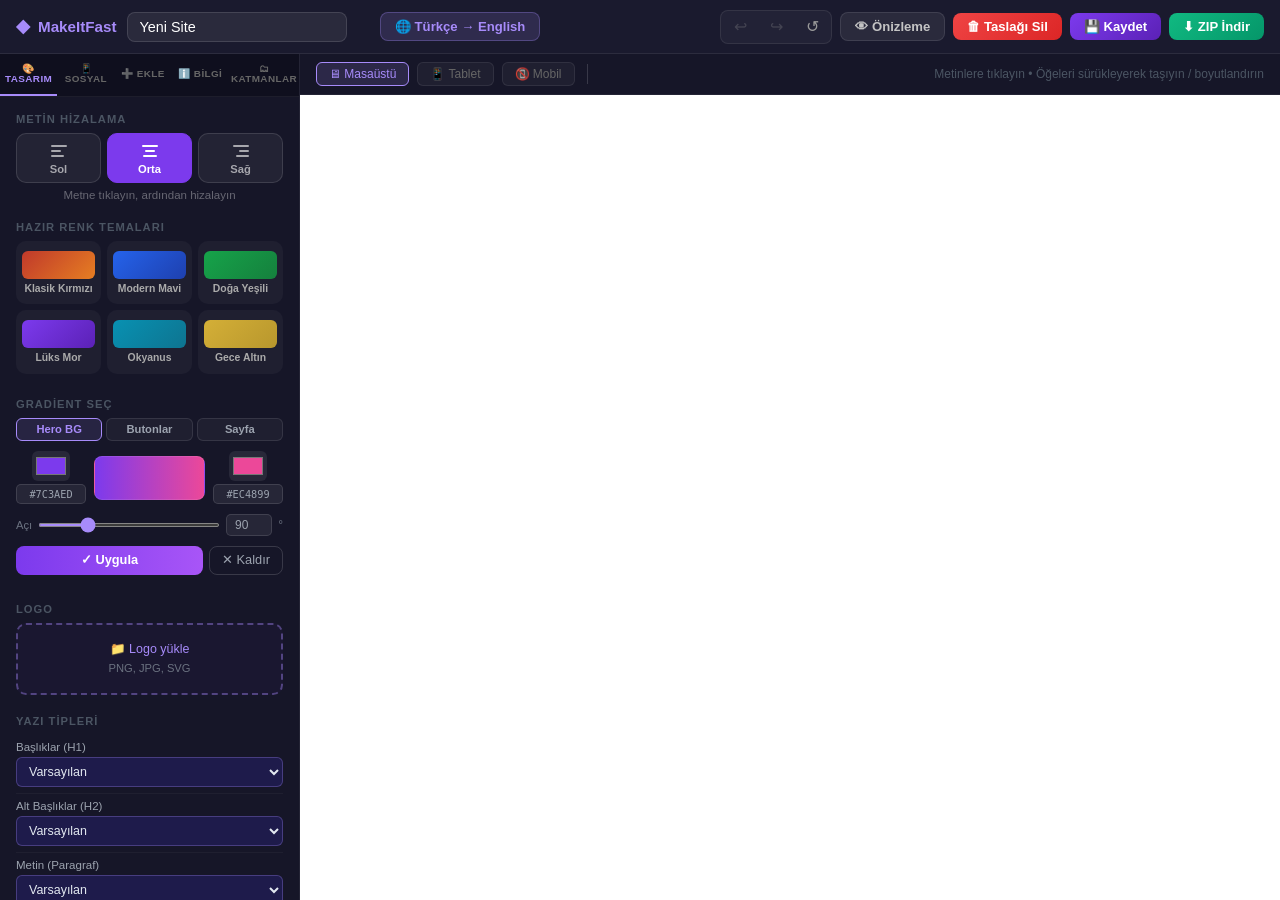
==== commit 3fb4d353: "Add files via upload" ====
--- a/editor.html
+++ b/editor.html
@@ -34,7 +34,7 @@
         <button class="undo-redo-btn" id="redo-btn" onclick="redoHistory()" title="İleri Al (Ctrl+Y)" disabled>↪</button>
         <button class="undo-redo-btn" id="reset-btn" onclick="resetToOriginal()" title="Tüm değişiklikleri geri al — ilk hale getir">↺</button>
       </div>
-      <button class="tb-btn tb-btn-ghost" onclick="openPreview()" data-tr="👁 Önizleme" data-en="👁 Preview">
+      <button class="tb-btn tb-btn-ghost preview-btn" onclick="openPreview()" data-tr="👁 Önizleme" data-en="👁 Preview">
         👁 Önizleme
       </button>
       <button class="tb-btn tb-btn-danger" onclick="deleteDraft()" data-tr="🗑 Taslağı Sil" data-en="🗑 Delete Draft">
@@ -450,6 +450,7 @@
         <button class="canvas-size-btn" onclick="setCanvasSize('tablet',this)" data-tr="📱 Tablet" data-en="📱 Tablet">📱 Tablet</button>
         <button class="canvas-size-btn" onclick="setCanvasSize('mobile',this)" data-tr="📵 Mobil" data-en="📵 Mobile">📵 Mobil</button>
         <div class="canvas-toolbar-sep"></div>
+        <button id="mobile-edit-toggle" onclick="toggleMobileEditMode()" title="Kaydırırken yanlışlıkla öğe taşımayı önlemek için kapat">✏️ Düzenleme: Açık</button>
         <span class="canvas-hint" data-tr="Metinlere tıklayın • Öğeleri sürükleyerek taşıyın / boyutlandırın" data-en="Click text to edit • Drag elements to move / resize">Metinlere tıklayın • Öğeleri sürükleyerek taşıyın / boyutlandırın</span>
       </div>
 
--- a/css/editor.css
+++ b/css/editor.css
@@ -4,6 +4,7 @@
 
 *, *::before, *::after { box-sizing: border-box; margin: 0; padding: 0; }
 html, body { height: 100%; overflow: hidden; font-family: -apple-system, BlinkMacSystemFont, 'Segoe UI', Roboto, Arial, sans-serif; background: #0F0F0F; }
+button { font-family: inherit; line-height: 1; }
 
 /* ─── TOP BAR ──────────────────────────────────────────────── */
 .editor-topbar {
@@ -190,17 +191,23 @@
 
 .sidebar-tab {
   flex: 1;
-  padding: 12px 4px;
+  display: flex;
+  flex-direction: column;
+  align-items: center;
+  justify-content: center;
+  gap: 3px;
+  padding: 10px 2px;
   background: none;
   border: none;
   color: #666;
-  font-size: .72rem;
+  font-size: .62rem;
   font-weight: 600;
   cursor: pointer;
   text-transform: uppercase;
-  letter-spacing: .5px;
+  letter-spacing: .4px;
   transition: all .2s;
   border-bottom: 2px solid transparent;
+  line-height: 1;
 }
 
 .sidebar-tab:hover { color: #aaa; }
@@ -661,9 +668,11 @@
 
 @media (max-width: 900px) {
   .sidebar-toggle-btn { display: flex; align-items: center; }
-  #site-name-input { width: 100px; font-size: .78rem; padding: 5px 8px; }
+  #site-name-input { width: 80px; font-size: .75rem; padding: 4px 7px; }
   .topbar-center { display: none; }
   .tb-btn { padding: 5px 8px; font-size: .7rem; gap: 3px; }
+  .tb-btn-ghost.preview-btn { display: none; }
+  .tb-btn-danger { display: none; }
   #save-indicator { display: none; }
 
   .editor-sidebar {
@@ -677,6 +686,57 @@
   }
   .editor-sidebar.mobile-open { left: 0; }
 }
+
+/* ─── MOBİL DÜZENLEME MODU TOGGLE ────────────────────────── */
+#mobile-edit-toggle {
+  display: none;
+  align-items: center;
+  gap: 5px;
+  padding: 5px 10px;
+  border-radius: 20px;
+  font-size: .72rem;
+  font-weight: 700;
+  cursor: pointer;
+  border: 1.5px solid #10B981;
+  background: rgba(16,185,129,.15);
+  color: #10B981;
+  white-space: nowrap;
+  transition: all .2s;
+  line-height: 1;
+  flex-shrink: 0;
+}
+#mobile-edit-toggle.edit-off {
+  border-color: #6B7280;
+  background: rgba(107,114,128,.12);
+  color: #9CA3AF;
+}
+@media (max-width: 900px) {
+  #mobile-edit-toggle { display: flex; }
+  .canvas-hint { display: none; }
+}
+
+@media (max-width: 600px) {
+  .canvas-toolbar {
+    flex-wrap: wrap;
+    gap: 6px;
+    padding: 8px 12px;
+  }
+  .canvas-toolbar-sep { display: none; }
+  #mobile-edit-toggle {
+    width: 100%;
+    justify-content: center;
+    order: 10;
+  }
+}
+
+/* Canvas düzenleme kapalıyken drag/resize engelle */
+#canvas.edit-locked [data-item-id],
+#canvas.edit-locked .drag-handle,
+#canvas.edit-locked section > .item-controls,
+#canvas.edit-locked .section-del-btn {
+  pointer-events: none !important;
+}
+#canvas.edit-locked { user-select: none; }
 
 /* ─── SİDEBAR BACKDROP ──────────────────────────────────────── */
 #sidebar-backdrop {
@@ -874,9 +934,10 @@
 #canvas section > .item-controls { left: 10px; right: auto; top: 10px; }
 #canvas section:hover > .item-controls { opacity: 1; }
 .ic-btn {
+  display: inline-flex; align-items: center; gap: 4px;
   background: #1A1A2E; border: 1px solid rgba(255,255,255,.2);
-  color: #ddd; padding: 3px 8px; border-radius: 6px;
-  font-size: .68rem; cursor: pointer; white-space: nowrap;
+  color: #ddd; padding: 4px 9px; border-radius: 6px;
+  font-size: .68rem; cursor: pointer; white-space: nowrap; line-height: 1;
 }
 .ic-btn:hover { background: #A78BFA; border-color: #A78BFA; color: #fff; }
 .ic-btn.del { background: #7f1d1d; border-color: #DC2626; }
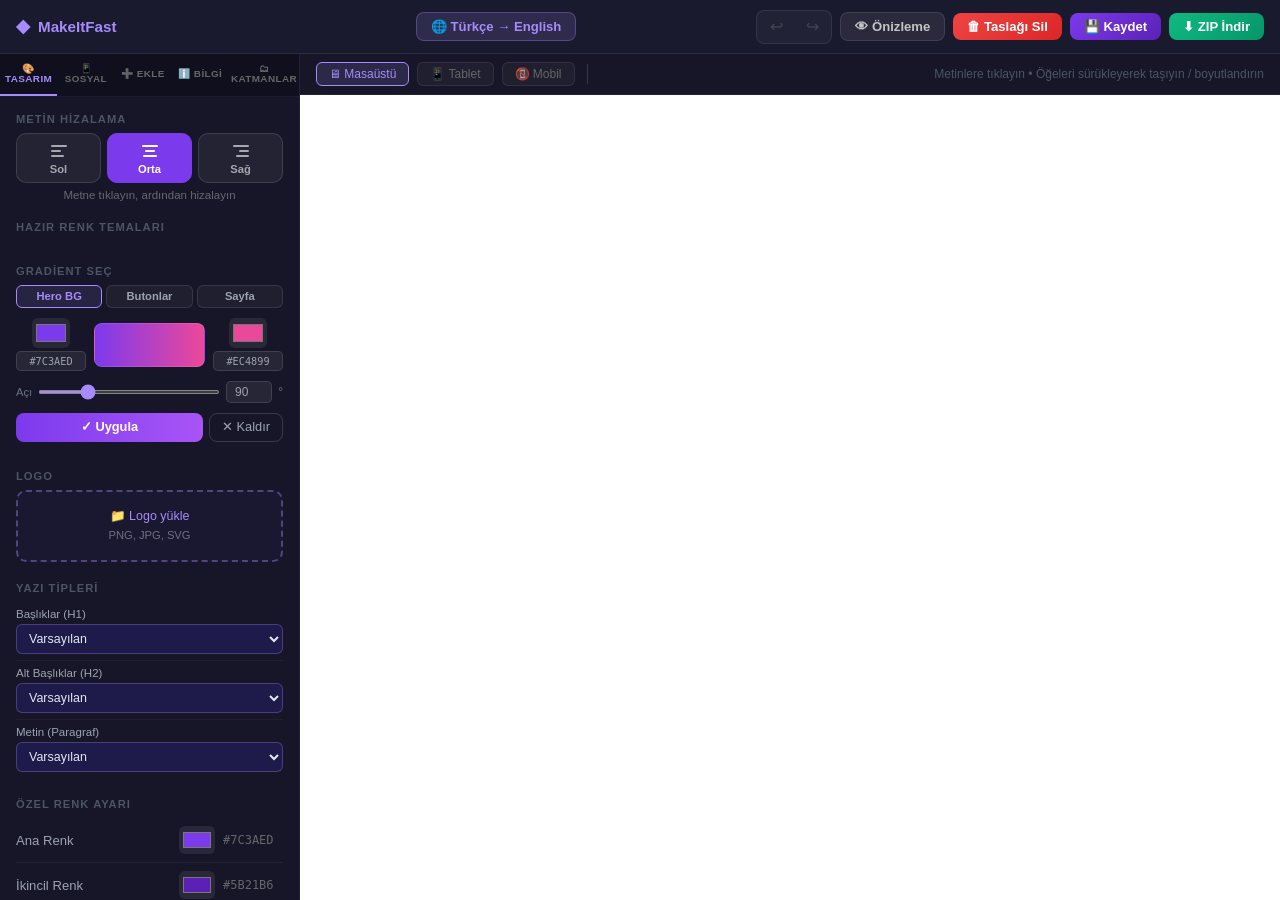
==== commit 8cd9fba8: "Add files via upload" ====
--- a/editor.html
+++ b/editor.html
@@ -18,7 +18,6 @@
       <a href="index.html" class="topbar-brand">
         <span>◆</span> MakeItFast
       </a>
-      <input type="text" id="site-name-input" value="Yeni Site" placeholder="Site adı...">
     </div>
 
     <div class="topbar-center">
@@ -32,7 +31,6 @@
       <div class="undo-redo-group">
         <button class="undo-redo-btn" id="undo-btn" onclick="undoHistory()" title="Geri Al (Ctrl+Z)" disabled>↩</button>
         <button class="undo-redo-btn" id="redo-btn" onclick="redoHistory()" title="İleri Al (Ctrl+Y)" disabled>↪</button>
-        <button class="undo-redo-btn" id="reset-btn" onclick="resetToOriginal()" title="Tüm değişiklikleri geri al — ilk hale getir">↺</button>
       </div>
       <button class="tb-btn tb-btn-ghost preview-btn" onclick="openPreview()" data-tr="👁 Önizleme" data-en="👁 Preview">
         👁 Önizleme
